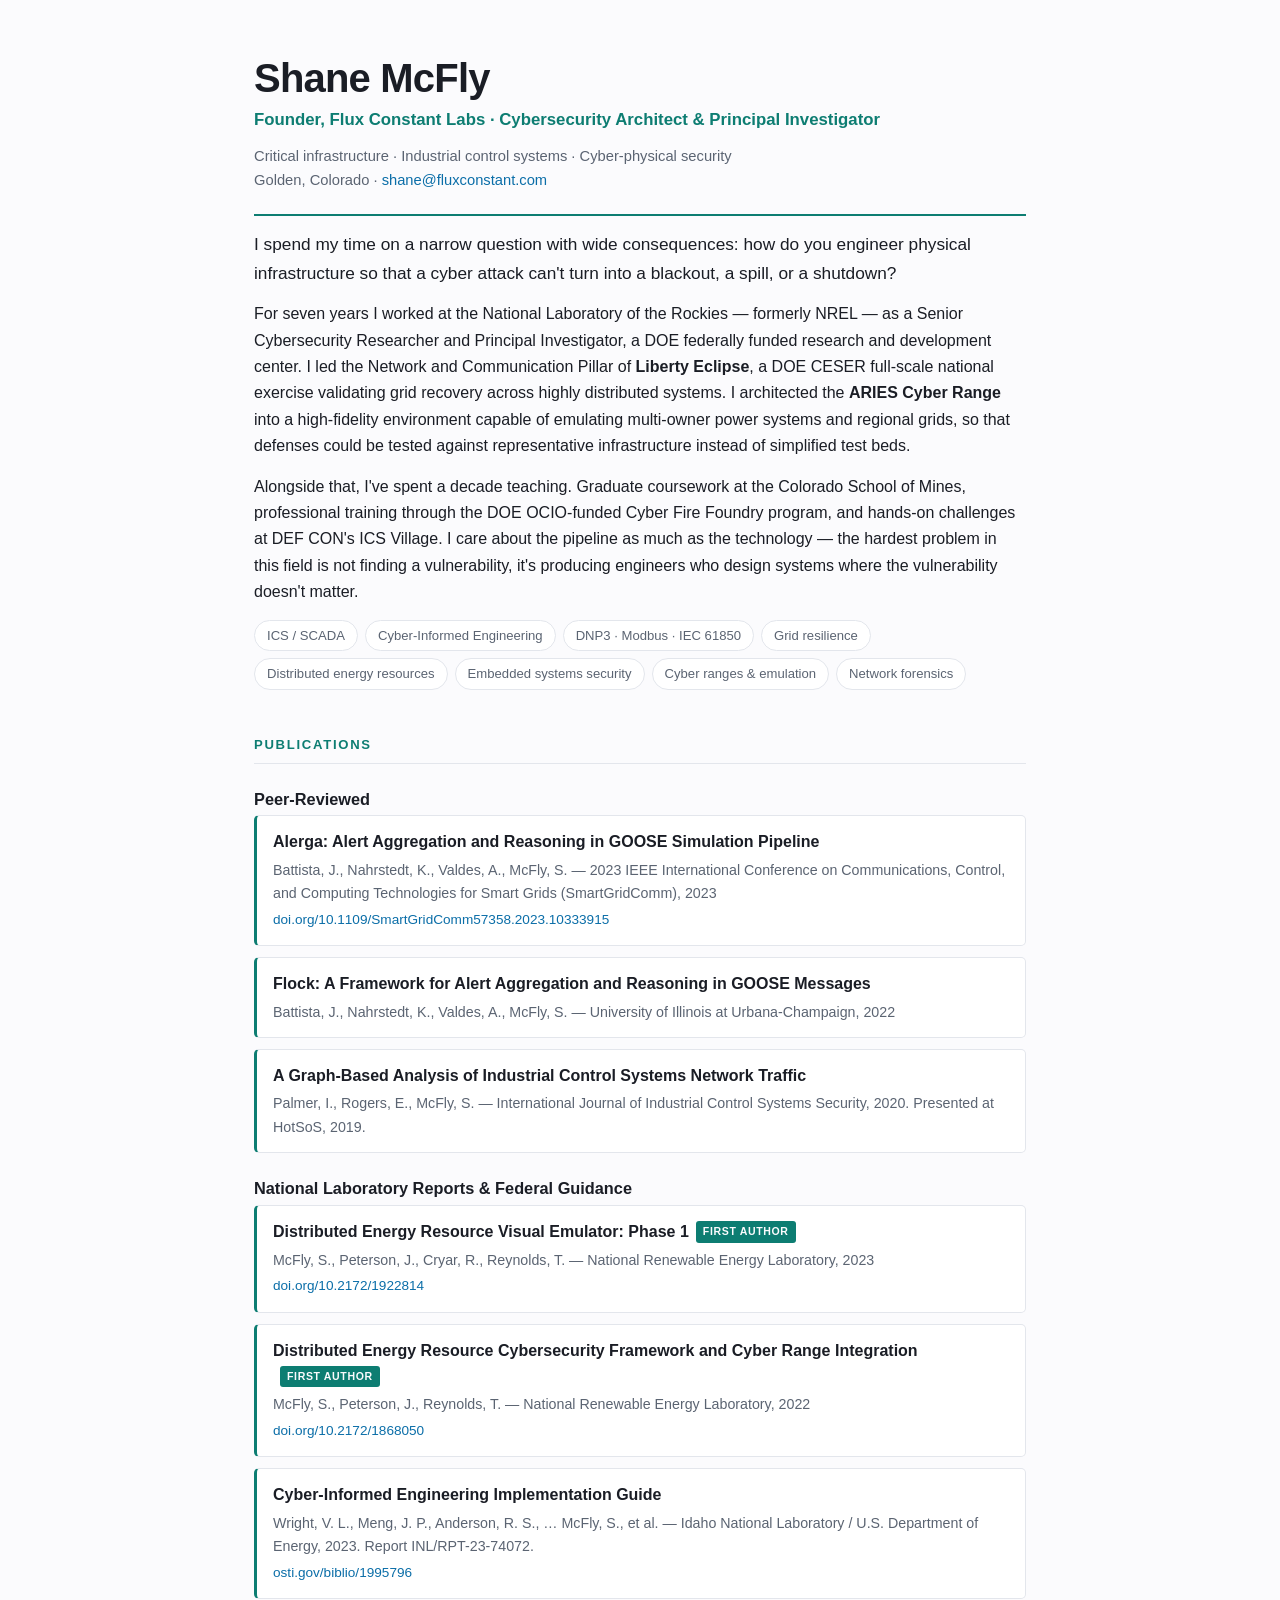
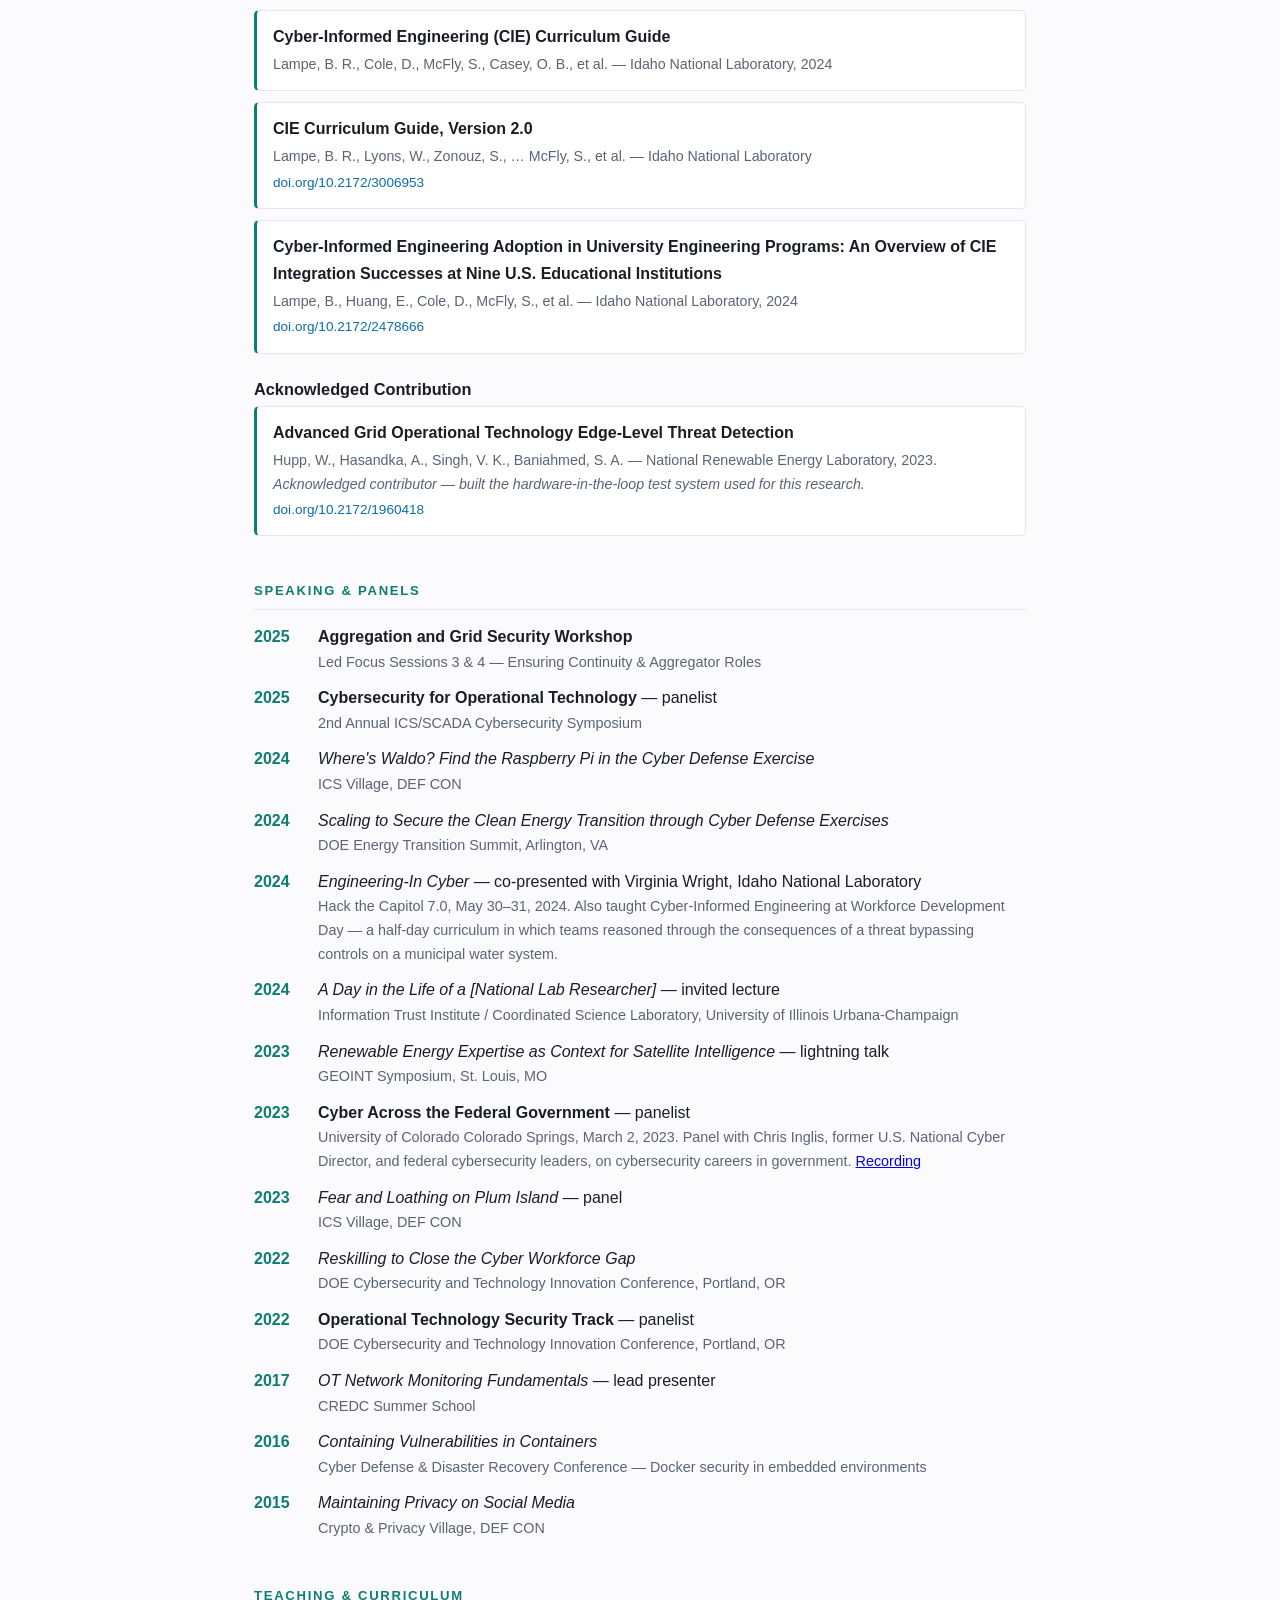
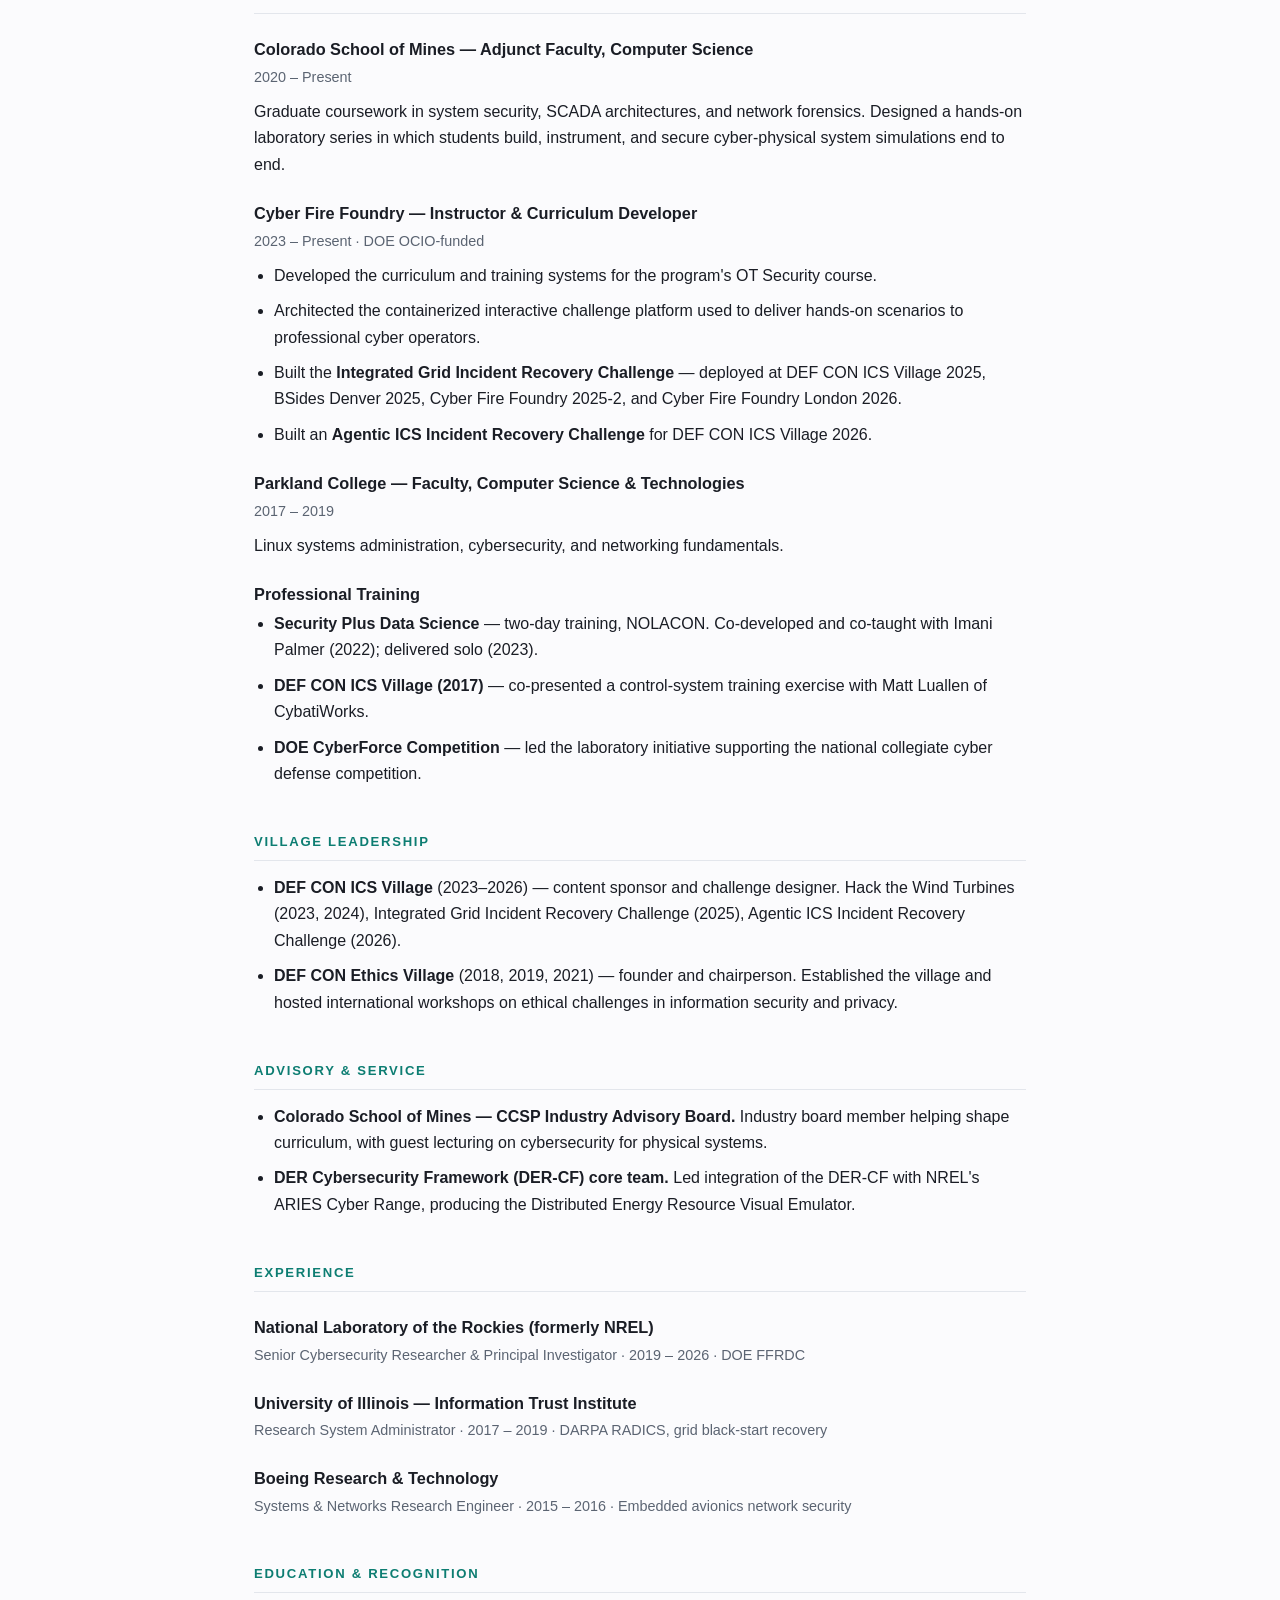
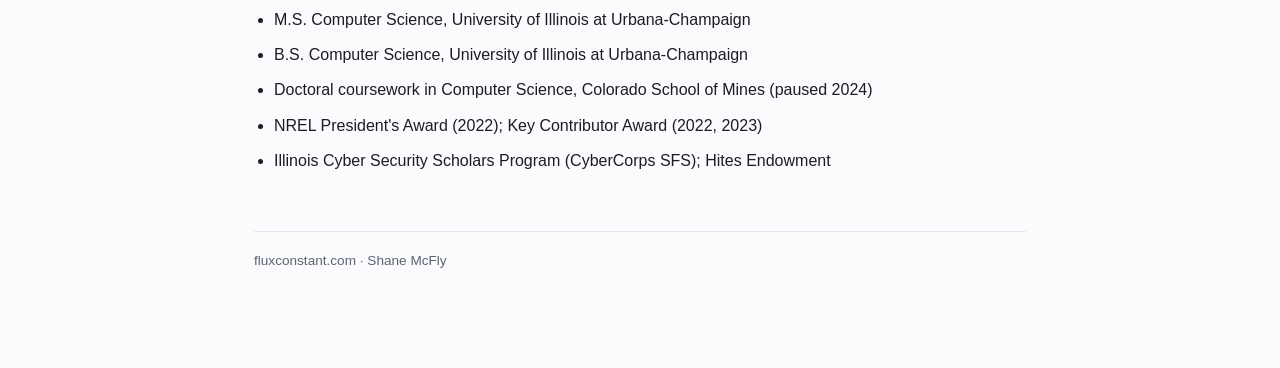
==== about.html @ c6d13d53 "Add founder title to About page role line" ====
<!DOCTYPE html>
<html lang="en">
<head>
<meta charset="utf-8">
<meta name="viewport" content="width=device-width, initial-scale=1">
<title>About — Shane McFly | fluxconstant</title>
<style>
:root{
  --bg:#0f1115; --panel:#161922; --ink:#e8eaf0; --muted:#9aa3b2;
  --accent:#4fd1c5; --rule:#252a36; --link:#7dd3fc;
}
@media (prefers-color-scheme: light){
  :root{ --bg:#fbfbfd; --panel:#fff; --ink:#1a1d25; --muted:#5b6472;
         --accent:#0d7d72; --rule:#e3e6ec; --link:#0b6ea8; }
}
*{box-sizing:border-box}
body{margin:0;background:var(--bg);color:var(--ink);
 font:16px/1.65 -apple-system,BlinkMacSystemFont,"Segoe UI",Inter,Roboto,Helvetica,Arial,sans-serif;}
.wrap{max-width:820px;margin:0 auto;padding:56px 24px 96px}
header{border-bottom:2px solid var(--accent);padding-bottom:22px;margin-bottom:14px}
h1{font-size:2.5rem;line-height:1.1;margin:0 0 6px;letter-spacing:-.02em}
.role{color:var(--accent);font-weight:600;font-size:1.05rem;margin:0 0 10px}
.meta{color:var(--muted);font-size:.92rem;margin:0}
.meta a{color:var(--link);text-decoration:none}
.meta a:hover{text-decoration:underline}
h2{font-size:.82rem;text-transform:uppercase;letter-spacing:.13em;color:var(--accent);
   margin:44px 0 14px;padding-bottom:7px;border-bottom:1px solid var(--rule)}
h3{font-size:1.02rem;margin:22px 0 3px}
.sub{color:var(--muted);font-size:.9rem;margin:0 0 9px}
p{margin:0 0 14px}
.lede{font-size:1.08rem}
ul{margin:0 0 14px;padding-left:20px}
li{margin-bottom:9px}
.pub{background:var(--panel);border:1px solid var(--rule);border-left:3px solid var(--accent);
     border-radius:5px;padding:13px 16px;margin-bottom:11px}
.pub .t{font-weight:600;display:block;margin-bottom:3px}
.pub .a{color:var(--muted);font-size:.89rem;display:block}
.pub a{color:var(--link);text-decoration:none;font-size:.85rem}
.pub a:hover{text-decoration:underline}
.first{display:inline-block;background:var(--accent);color:var(--bg);font-size:.66rem;
  font-weight:700;letter-spacing:.06em;padding:2px 7px;border-radius:3px;
  vertical-align:2px;margin-left:7px;text-transform:uppercase}
.yr{display:inline-block;min-width:52px;color:var(--accent);font-weight:600;font-variant-numeric:tabular-nums}
.talk{display:flex;gap:12px;margin-bottom:11px;align-items:baseline}
.talk .body{flex:1}
.talk em{color:var(--ink);font-style:italic}
.talk .v{color:var(--muted);font-size:.9rem;display:block}
.tags{display:flex;flex-wrap:wrap;gap:7px;margin:0 0 18px}
.tag{background:var(--panel);border:1px solid var(--rule);border-radius:20px;
     padding:4px 12px;font-size:.82rem;color:var(--muted)}
footer{margin-top:56px;padding-top:18px;border-top:1px solid var(--rule);
       color:var(--muted);font-size:.85rem}
</style>
</head>
<body>
<div class="wrap">

<header>
  <h1>Shane McFly</h1>
  <p class="role">Founder, Flux Constant Labs &middot; Cybersecurity Architect &amp; Principal Investigator</p>
  <p class="meta">Critical infrastructure &middot; Industrial control systems &middot; Cyber-physical security<br>
  Golden, Colorado &middot; <a href="mailto:shane@fluxconstant.com">shane@fluxconstant.com</a></p>
</header>

<p class="lede">I spend my time on a narrow question with wide consequences: how do you engineer physical infrastructure so that a cyber attack can't turn into a blackout, a spill, or a shutdown?</p>

<p>For seven years I worked at the National Laboratory of the Rockies — formerly NREL — as a Senior Cybersecurity Researcher and Principal Investigator, a DOE federally funded research and development center. I led the Network and Communication Pillar of <strong>Liberty Eclipse</strong>, a DOE CESER full-scale national exercise validating grid recovery across highly distributed systems. I architected the <strong>ARIES Cyber Range</strong> into a high-fidelity environment capable of emulating multi-owner power systems and regional grids, so that defenses could be tested against representative infrastructure instead of simplified test beds.</p>

<p>Alongside that, I've spent a decade teaching. Graduate coursework at the Colorado School of Mines, professional training through the DOE OCIO-funded Cyber Fire Foundry program, and hands-on challenges at DEF CON's ICS Village. I care about the pipeline as much as the technology — the hardest problem in this field is not finding a vulnerability, it's producing engineers who design systems where the vulnerability doesn't matter.</p>

<div class="tags">
  <span class="tag">ICS / SCADA</span><span class="tag">Cyber-Informed Engineering</span>
  <span class="tag">DNP3 &middot; Modbus &middot; IEC 61850</span><span class="tag">Grid resilience</span>
  <span class="tag">Distributed energy resources</span><span class="tag">Embedded systems security</span>
  <span class="tag">Cyber ranges &amp; emulation</span><span class="tag">Network forensics</span>
</div>

<h2>Publications</h2>

<h3>Peer-Reviewed</h3>
<div class="pub"><span class="t">Alerga: Alert Aggregation and Reasoning in GOOSE Simulation Pipeline</span>
<span class="a">Battista, J., Nahrstedt, K., Valdes, A., McFly, S. — 2023 IEEE International Conference on Communications, Control, and Computing Technologies for Smart Grids (SmartGridComm), 2023</span>
<a href="https://doi.org/10.1109/SmartGridComm57358.2023.10333915">doi.org/10.1109/SmartGridComm57358.2023.10333915</a></div>

<div class="pub"><span class="t">Flock: A Framework for Alert Aggregation and Reasoning in GOOSE Messages</span>
<span class="a">Battista, J., Nahrstedt, K., Valdes, A., McFly, S. — University of Illinois at Urbana-Champaign, 2022</span></div>

<div class="pub"><span class="t">A Graph-Based Analysis of Industrial Control Systems Network Traffic</span>
<span class="a">Palmer, I., Rogers, E., McFly, S. — International Journal of Industrial Control Systems Security, 2020. Presented at HotSoS, 2019.</span></div>

<h3>National Laboratory Reports &amp; Federal Guidance</h3>
<div class="pub"><span class="t">Distributed Energy Resource Visual Emulator: Phase 1<span class="first">First author</span></span>
<span class="a">McFly, S., Peterson, J., Cryar, R., Reynolds, T. — National Renewable Energy Laboratory, 2023</span>
<a href="https://doi.org/10.2172/1922814">doi.org/10.2172/1922814</a></div>

<div class="pub"><span class="t">Distributed Energy Resource Cybersecurity Framework and Cyber Range Integration<span class="first">First author</span></span>
<span class="a">McFly, S., Peterson, J., Reynolds, T. — National Renewable Energy Laboratory, 2022</span>
<a href="https://doi.org/10.2172/1868050">doi.org/10.2172/1868050</a></div>

<div class="pub"><span class="t">Cyber-Informed Engineering Implementation Guide</span>
<span class="a">Wright, V. L., Meng, J. P., Anderson, R. S., … McFly, S., et al. — Idaho National Laboratory / U.S. Department of Energy, 2023. Report INL/RPT-23-74072.</span>
<a href="https://www.osti.gov/biblio/1995796">osti.gov/biblio/1995796</a></div>

<div class="pub"><span class="t">Cyber-Informed Engineering (CIE) Curriculum Guide</span>
<span class="a">Lampe, B. R., Cole, D., McFly, S., Casey, O. B., et al. — Idaho National Laboratory, 2024</span></div>

<div class="pub"><span class="t">CIE Curriculum Guide, Version 2.0</span>
<span class="a">Lampe, B. R., Lyons, W., Zonouz, S., … McFly, S., et al. — Idaho National Laboratory</span>
<a href="https://doi.org/10.2172/3006953">doi.org/10.2172/3006953</a></div>

<div class="pub"><span class="t">Cyber-Informed Engineering Adoption in University Engineering Programs: An Overview of CIE Integration Successes at Nine U.S. Educational Institutions</span>
<span class="a">Lampe, B., Huang, E., Cole, D., McFly, S., et al. — Idaho National Laboratory, 2024</span>
<a href="https://doi.org/10.2172/2478666">doi.org/10.2172/2478666</a></div>

<h3>Acknowledged Contribution</h3>
<div class="pub"><span class="t">Advanced Grid Operational Technology Edge-Level Threat Detection</span>
<span class="a">Hupp, W., Hasandka, A., Singh, V. K., Baniahmed, S. A. — National Renewable Energy Laboratory, 2023. <em>Acknowledged contributor — built the hardware-in-the-loop test system used for this research.</em></span>
<a href="https://doi.org/10.2172/1960418">doi.org/10.2172/1960418</a></div>

<h2>Speaking &amp; Panels</h2>

<div class="talk"><span class="yr">2025</span><div class="body">
  <strong>Aggregation and Grid Security Workshop</strong>
  <span class="v">Led Focus Sessions 3 &amp; 4 — Ensuring Continuity &amp; Aggregator Roles</span></div></div>

<div class="talk"><span class="yr">2025</span><div class="body">
  <strong>Cybersecurity for Operational Technology</strong> — panelist
  <span class="v">2nd Annual ICS/SCADA Cybersecurity Symposium</span></div></div>

<div class="talk"><span class="yr">2024</span><div class="body">
  <em>Where's Waldo? Find the Raspberry Pi in the Cyber Defense Exercise</em>
  <span class="v">ICS Village, DEF CON</span></div></div>

<div class="talk"><span class="yr">2024</span><div class="body">
  <em>Scaling to Secure the Clean Energy Transition through Cyber Defense Exercises</em>
  <span class="v">DOE Energy Transition Summit, Arlington, VA</span></div></div>

<div class="talk"><span class="yr">2024</span><div class="body">
  <em>Engineering-In Cyber</em> — co-presented with Virginia Wright, Idaho National Laboratory
  <span class="v">Hack the Capitol 7.0, May 30–31, 2024. Also taught Cyber-Informed Engineering at Workforce Development Day — a half-day curriculum in which teams reasoned through the consequences of a threat bypassing controls on a municipal water system.</span></div></div>

<div class="talk"><span class="yr">2024</span><div class="body">
  <em>A Day in the Life of a [National Lab Researcher]</em> — invited lecture
  <span class="v">Information Trust Institute / Coordinated Science Laboratory, University of Illinois Urbana-Champaign</span></div></div>

<div class="talk"><span class="yr">2023</span><div class="body">
  <em>Renewable Energy Expertise as Context for Satellite Intelligence</em> — lightning talk
  <span class="v">GEOINT Symposium, St. Louis, MO</span></div></div>

<div class="talk"><span class="yr">2023</span><div class="body">
  <strong>Cyber Across the Federal Government</strong> — panelist
  <span class="v">University of Colorado Colorado Springs, March 2, 2023. Panel with Chris Inglis, former U.S. National Cyber Director, and federal cybersecurity leaders, on cybersecurity careers in government. <a href="https://uccs1.hosted.panopto.com/Panopto/Pages/Viewer.aspx?id=977739c0-dce0-4121-bb9e-afbd016aaf9b">Recording</a></span></div></div>

<div class="talk"><span class="yr">2023</span><div class="body">
  <em>Fear and Loathing on Plum Island</em> — panel
  <span class="v">ICS Village, DEF CON</span></div></div>

<div class="talk"><span class="yr">2022</span><div class="body">
  <em>Reskilling to Close the Cyber Workforce Gap</em>
  <span class="v">DOE Cybersecurity and Technology Innovation Conference, Portland, OR</span></div></div>

<div class="talk"><span class="yr">2022</span><div class="body">
  <strong>Operational Technology Security Track</strong> — panelist
  <span class="v">DOE Cybersecurity and Technology Innovation Conference, Portland, OR</span></div></div>

<div class="talk"><span class="yr">2017</span><div class="body">
  <em>OT Network Monitoring Fundamentals</em> — lead presenter
  <span class="v">CREDC Summer School</span></div></div>

<div class="talk"><span class="yr">2016</span><div class="body">
  <em>Containing Vulnerabilities in Containers</em>
  <span class="v">Cyber Defense &amp; Disaster Recovery Conference — Docker security in embedded environments</span></div></div>

<div class="talk"><span class="yr">2015</span><div class="body">
  <em>Maintaining Privacy on Social Media</em>
  <span class="v">Crypto &amp; Privacy Village, DEF CON</span></div></div>

<h2>Teaching &amp; Curriculum</h2>

<h3>Colorado School of Mines — Adjunct Faculty, Computer Science</h3>
<p class="sub">2020 – Present</p>
<p>Graduate coursework in system security, SCADA architectures, and network forensics. Designed a hands-on laboratory series in which students build, instrument, and secure cyber-physical system simulations end to end.</p>

<h3>Cyber Fire Foundry — Instructor &amp; Curriculum Developer</h3>
<p class="sub">2023 – Present &middot; DOE OCIO-funded</p>
<ul>
  <li>Developed the curriculum and training systems for the program's OT Security course.</li>
  <li>Architected the containerized interactive challenge platform used to deliver hands-on scenarios to professional cyber operators.</li>
  <li>Built the <strong>Integrated Grid Incident Recovery Challenge</strong> — deployed at DEF CON ICS Village 2025, BSides Denver 2025, Cyber Fire Foundry 2025-2, and Cyber Fire Foundry London 2026.</li>
  <li>Built an <strong>Agentic ICS Incident Recovery Challenge</strong> for DEF CON ICS Village 2026.</li>
</ul>

<h3>Parkland College — Faculty, Computer Science &amp; Technologies</h3>
<p class="sub">2017 – 2019</p>
<p>Linux systems administration, cybersecurity, and networking fundamentals.</p>

<h3>Professional Training</h3>
<ul>
  <li><strong>Security Plus Data Science</strong> — two-day training, NOLACON. Co-developed and co-taught with Imani Palmer (2022); delivered solo (2023).</li>
  <li><strong>DEF CON ICS Village (2017)</strong> — co-presented a control-system training exercise with Matt Luallen of CybatiWorks.</li>
  <li><strong>DOE CyberForce Competition</strong> — led the laboratory initiative supporting the national collegiate cyber defense competition.</li>
</ul>

<h2>Village Leadership</h2>
<ul>
  <li><strong>DEF CON ICS Village</strong> (2023–2026) — content sponsor and challenge designer. Hack the Wind Turbines (2023, 2024), Integrated Grid Incident Recovery Challenge (2025), Agentic ICS Incident Recovery Challenge (2026).</li>
  <li><strong>DEF CON Ethics Village</strong> (2018, 2019, 2021) — founder and chairperson. Established the village and hosted international workshops on ethical challenges in information security and privacy.</li>
</ul>

<h2>Advisory &amp; Service</h2>
<ul>
  <li><strong>Colorado School of Mines — CCSP Industry Advisory Board.</strong> Industry board member helping shape curriculum, with guest lecturing on cybersecurity for physical systems.</li>
  <li><strong>DER Cybersecurity Framework (DER-CF) core team.</strong> Led integration of the DER-CF with NREL's ARIES Cyber Range, producing the Distributed Energy Resource Visual Emulator.</li>
</ul>

<h2>Experience</h2>
<h3>National Laboratory of the Rockies (formerly NREL)</h3>
<p class="sub">Senior Cybersecurity Researcher &amp; Principal Investigator &middot; 2019 – 2026 &middot; DOE FFRDC</p>
<h3>University of Illinois — Information Trust Institute</h3>
<p class="sub">Research System Administrator &middot; 2017 – 2019 &middot; DARPA RADICS, grid black-start recovery</p>
<h3>Boeing Research &amp; Technology</h3>
<p class="sub">Systems &amp; Networks Research Engineer &middot; 2015 – 2016 &middot; Embedded avionics network security</p>

<h2>Education &amp; Recognition</h2>
<ul>
  <li>M.S. Computer Science, University of Illinois at Urbana-Champaign</li>
  <li>B.S. Computer Science, University of Illinois at Urbana-Champaign</li>
  <li>Doctoral coursework in Computer Science, Colorado School of Mines (paused 2024)</li>
  <li>NREL President's Award (2022); Key Contributor Award (2022, 2023)</li>
  <li>Illinois Cyber Security Scholars Program (CyberCorps SFS); Hites Endowment</li>
</ul>

<footer>fluxconstant.com &middot; Shane McFly</footer>
</div>
</body>
</html>
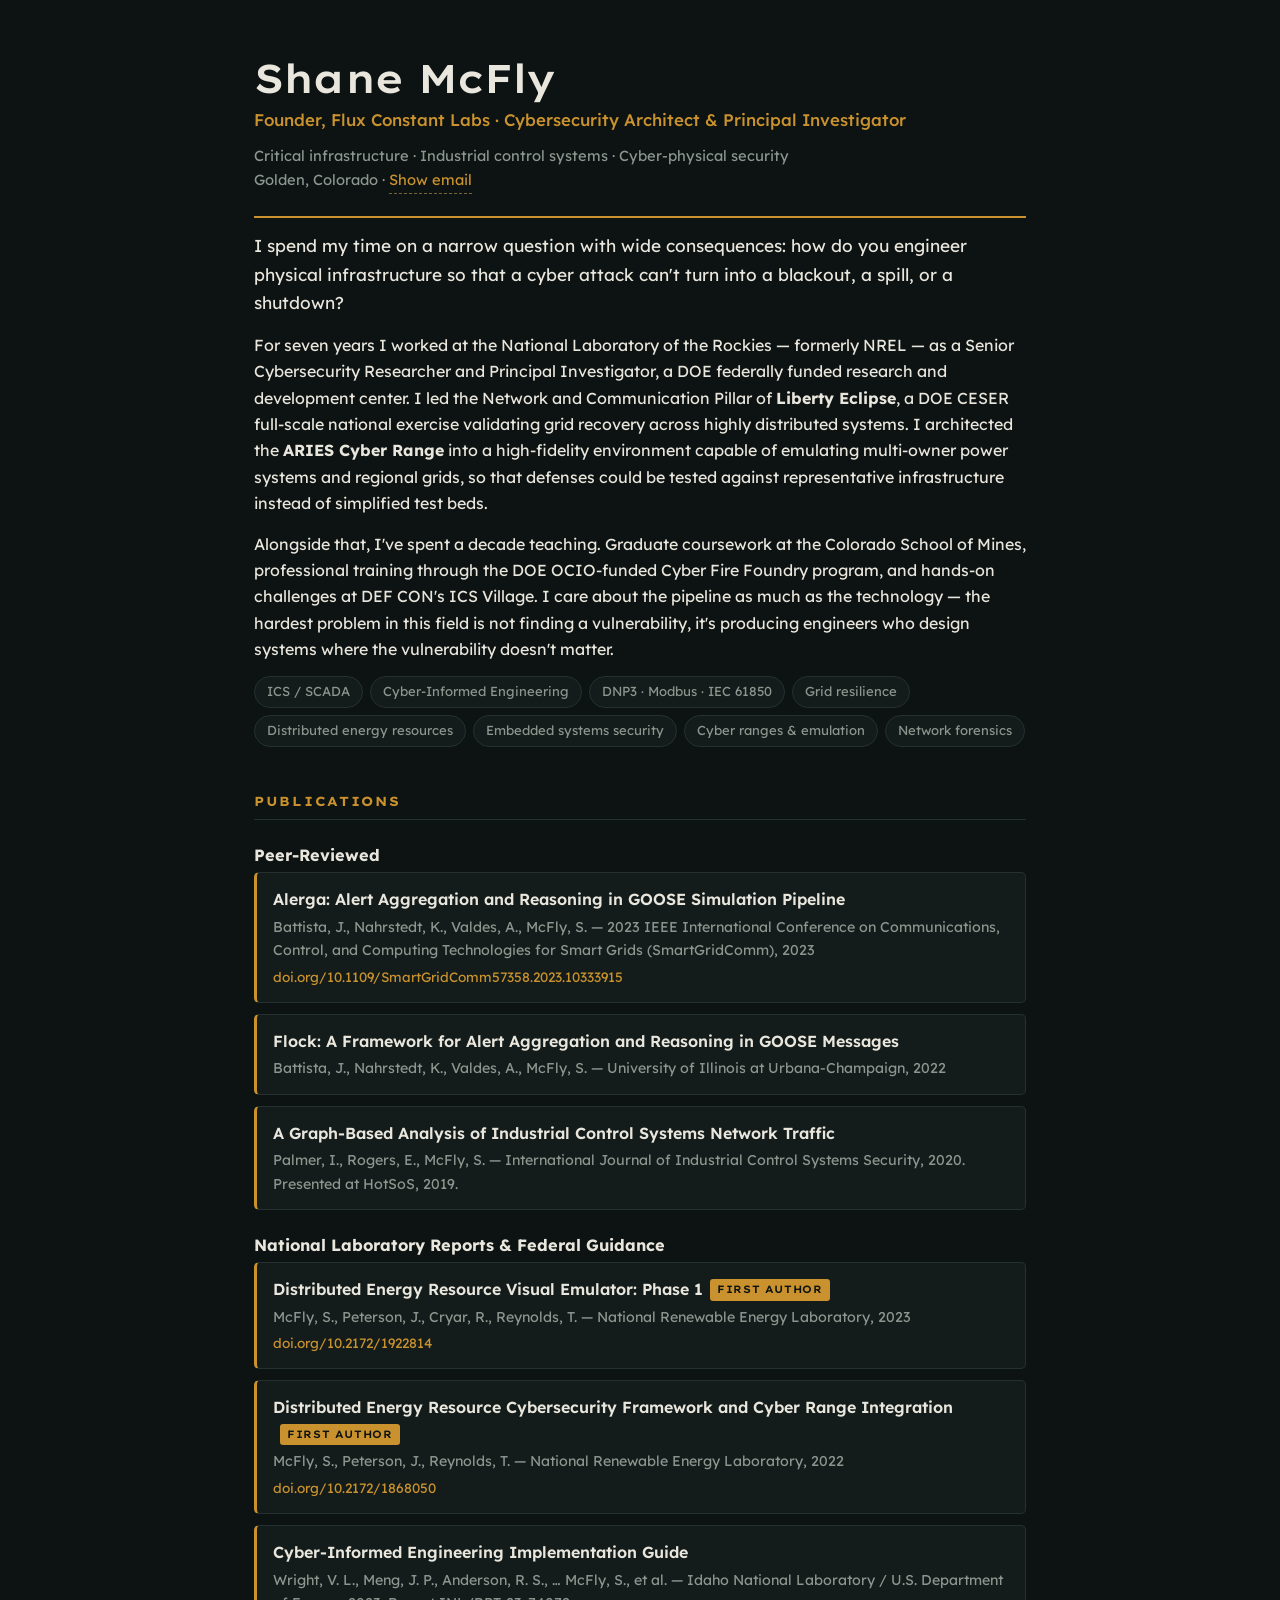
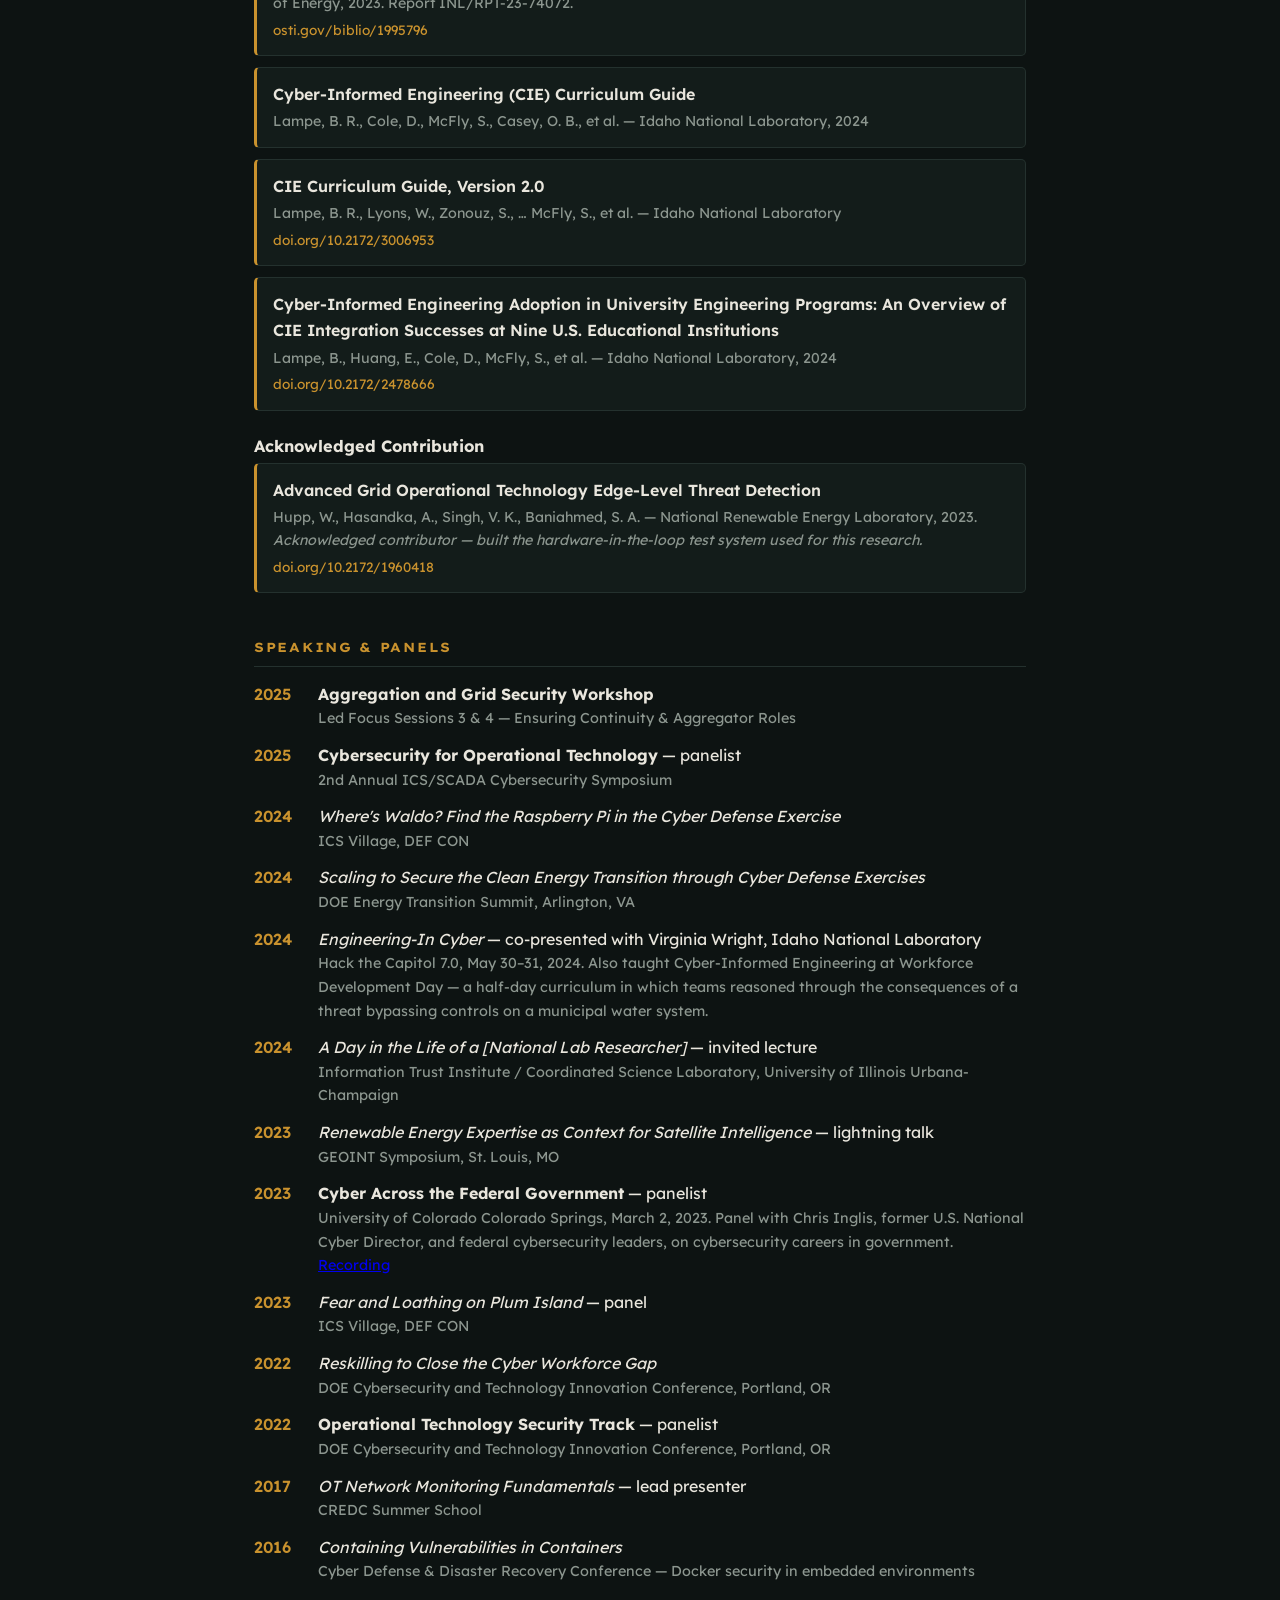
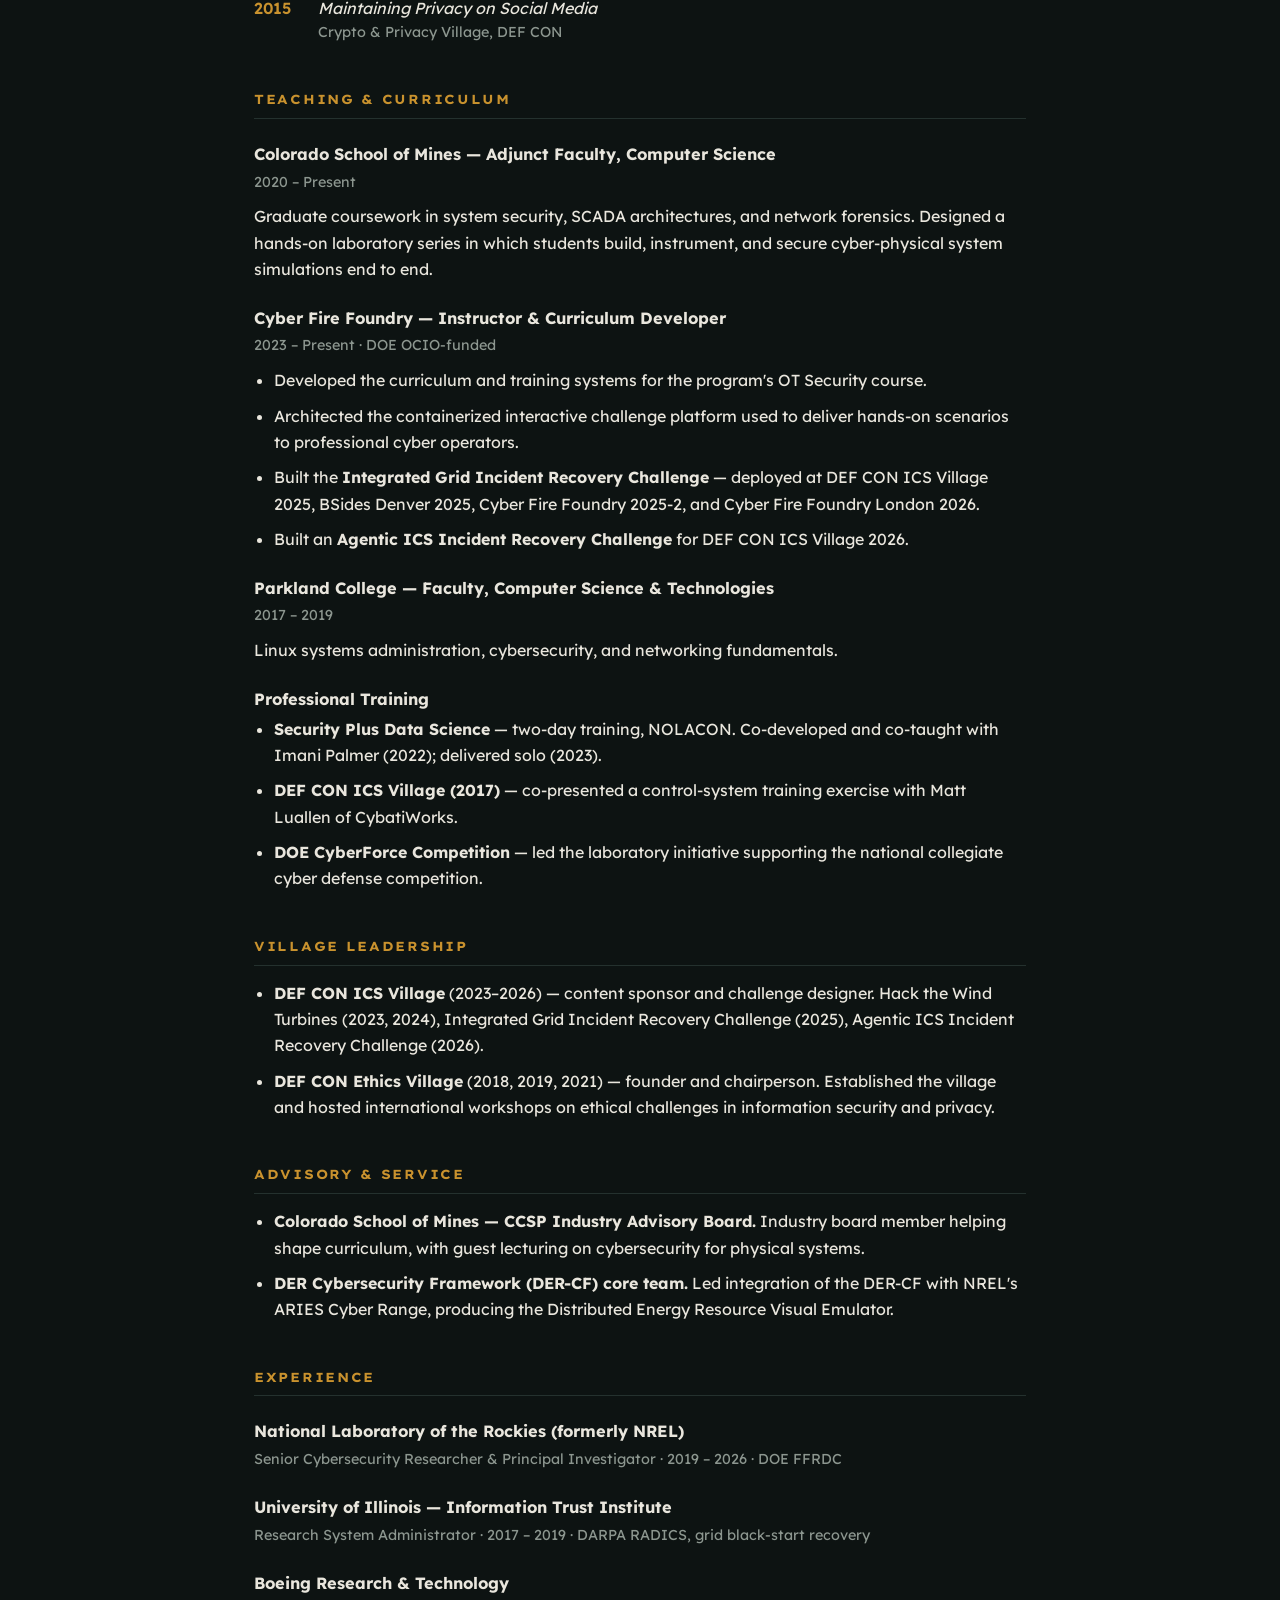
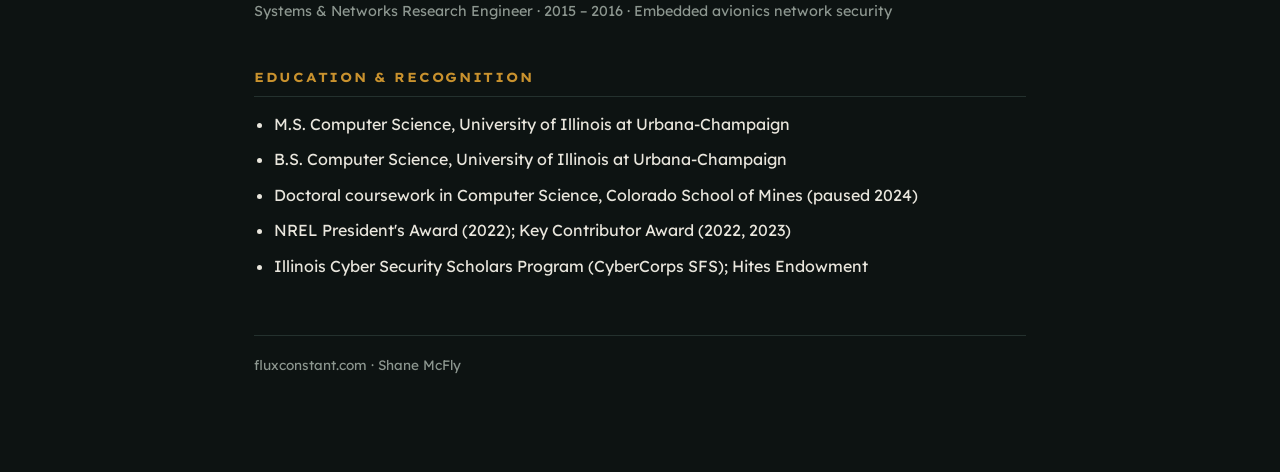
==== commit 54c25aa0: "Match About page to homepage color/font scheme, add click-to-reveal email" ====
--- a/about.html
+++ b/about.html
@@ -4,26 +4,30 @@
 <meta charset="utf-8">
 <meta name="viewport" content="width=device-width, initial-scale=1">
 <title>About — Shane McFly | fluxconstant</title>
+<link rel="preconnect" href="https://fonts.googleapis.com">
+<link rel="preconnect" href="https://fonts.gstatic.com" crossorigin>
+<link href="https://fonts.googleapis.com/css2?family=Lexend+Deca:wght@400;500&family=Lexend+Exa:wght@400;500;600&display=swap" rel="stylesheet">
 <style>
 :root{
-  --bg:#0f1115; --panel:#161922; --ink:#e8eaf0; --muted:#9aa3b2;
-  --accent:#4fd1c5; --rule:#252a36; --link:#7dd3fc;
-}
-@media (prefers-color-scheme: light){
-  :root{ --bg:#fbfbfd; --panel:#fff; --ink:#1a1d25; --muted:#5b6472;
-         --accent:#0d7d72; --rule:#e3e6ec; --link:#0b6ea8; }
+  --bg:#0d1312; --panel:#131c1a; --ink:#e9e6dd; --muted:#8c968f;
+  --accent:#c9922e; --accent-dim:#7a6335; --rule:#24312e; --link:#c9922e;
 }
 *{box-sizing:border-box}
 body{margin:0;background:var(--bg);color:var(--ink);
- font:16px/1.65 -apple-system,BlinkMacSystemFont,"Segoe UI",Inter,Roboto,Helvetica,Arial,sans-serif;}
+ font:16px/1.65 'Lexend Deca',-apple-system,BlinkMacSystemFont,"Segoe UI",Roboto,Helvetica,Arial,sans-serif;}
 .wrap{max-width:820px;margin:0 auto;padding:56px 24px 96px}
 header{border-bottom:2px solid var(--accent);padding-bottom:22px;margin-bottom:14px}
-h1{font-size:2.5rem;line-height:1.1;margin:0 0 6px;letter-spacing:-.02em}
-.role{color:var(--accent);font-weight:600;font-size:1.05rem;margin:0 0 10px}
+h1{font-family:'Lexend Exa',sans-serif;font-weight:600;font-size:2.5rem;line-height:1.1;margin:0 0 6px;letter-spacing:-.02em}
+.role{color:var(--accent);font-weight:500;font-size:1.05rem;margin:0 0 10px}
 .meta{color:var(--muted);font-size:.92rem;margin:0}
 .meta a{color:var(--link);text-decoration:none}
 .meta a:hover{text-decoration:underline}
-h2{font-size:.82rem;text-transform:uppercase;letter-spacing:.13em;color:var(--accent);
+.email-reveal{background:none;border:none;padding:0 0 1px;margin:0;font:inherit;color:var(--link);
+  border-bottom:1px dashed var(--accent-dim);cursor:pointer}
+.email-reveal:hover{border-bottom-color:var(--accent)}
+.email-revealed{color:var(--link);text-decoration:none;border-bottom:1px solid var(--accent-dim);padding-bottom:1px}
+.email-revealed:hover{border-bottom-color:var(--accent)}
+h2{font-family:'Lexend Exa',sans-serif;font-size:.82rem;text-transform:uppercase;letter-spacing:.13em;color:var(--accent);
    margin:44px 0 14px;padding-bottom:7px;border-bottom:1px solid var(--rule)}
 h3{font-size:1.02rem;margin:22px 0 3px}
 .sub{color:var(--muted);font-size:.9rem;margin:0 0 9px}
@@ -37,8 +41,8 @@
 .pub .a{color:var(--muted);font-size:.89rem;display:block}
 .pub a{color:var(--link);text-decoration:none;font-size:.85rem}
 .pub a:hover{text-decoration:underline}
-.first{display:inline-block;background:var(--accent);color:var(--bg);font-size:.66rem;
-  font-weight:700;letter-spacing:.06em;padding:2px 7px;border-radius:3px;
+.first{display:inline-block;background:var(--accent);color:var(--bg);font-family:'Lexend Exa',sans-serif;font-size:.66rem;
+  font-weight:600;letter-spacing:.06em;padding:2px 7px;border-radius:3px;
   vertical-align:2px;margin-left:7px;text-transform:uppercase}
 .yr{display:inline-block;min-width:52px;color:var(--accent);font-weight:600;font-variant-numeric:tabular-nums}
 .talk{display:flex;gap:12px;margin-bottom:11px;align-items:baseline}
@@ -59,7 +63,7 @@
   <h1>Shane McFly</h1>
   <p class="role">Founder, Flux Constant Labs &middot; Cybersecurity Architect &amp; Principal Investigator</p>
   <p class="meta">Critical infrastructure &middot; Industrial control systems &middot; Cyber-physical security<br>
-  Golden, Colorado &middot; <a href="mailto:shane@fluxconstant.com">shane@fluxconstant.com</a></p>
+  Golden, Colorado &middot; <button class="email-reveal" id="email-reveal" onclick="revealEmail()">Show email</button></p>
 </header>
 
 <p class="lede">I spend my time on a narrow question with wide consequences: how do you engineer physical infrastructure so that a cyber attack can't turn into a blackout, a spill, or a shutdown?</p>
@@ -232,5 +236,17 @@
 
 <footer>fluxconstant.com &middot; Shane McFly</footer>
 </div>
+<script>
+function revealEmail() {
+  var user = 'shane';
+  var domain = ['fluxconstant', 'com'];
+  var address = user + '@' + domain.join('.');
+  var link = document.createElement('a');
+  link.className = 'email-revealed';
+  link.href = 'mailto:' + address;
+  link.textContent = address;
+  document.getElementById('email-reveal').replaceWith(link);
+}
+</script>
 </body>
 </html>
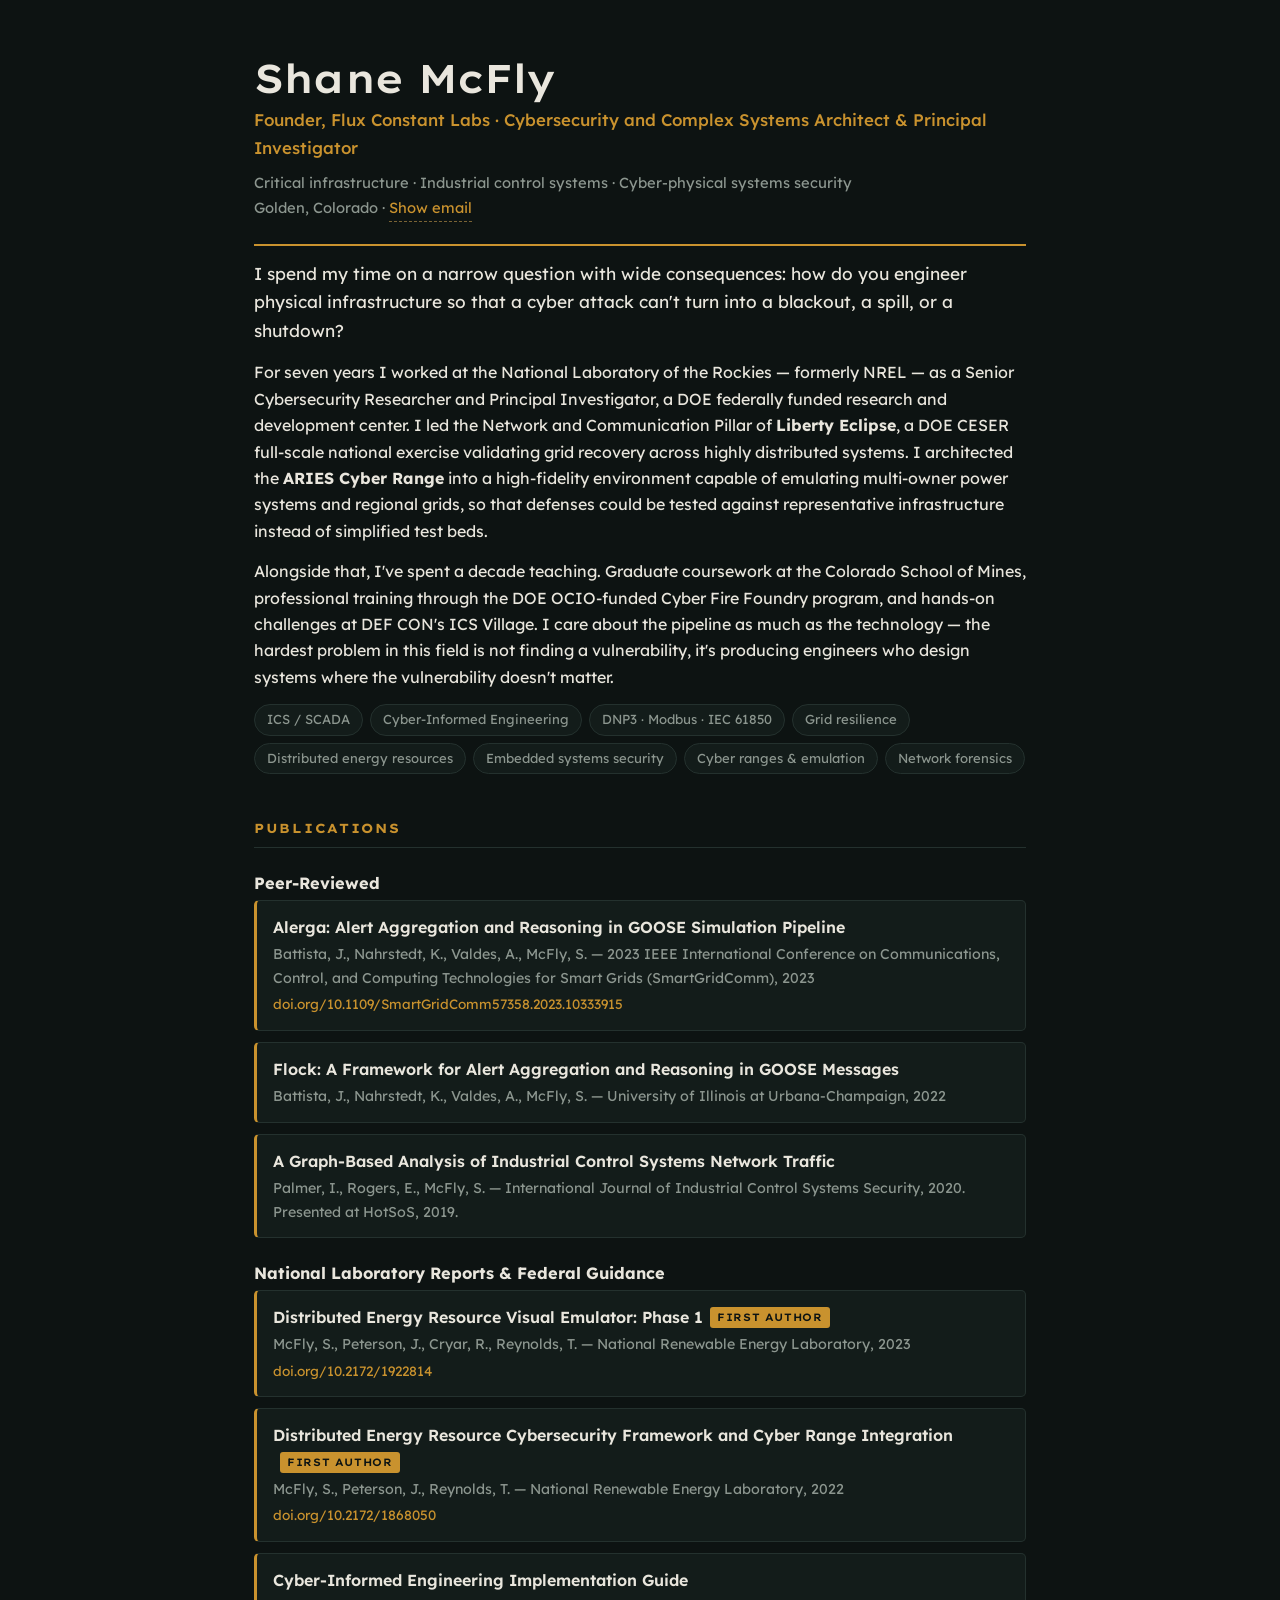
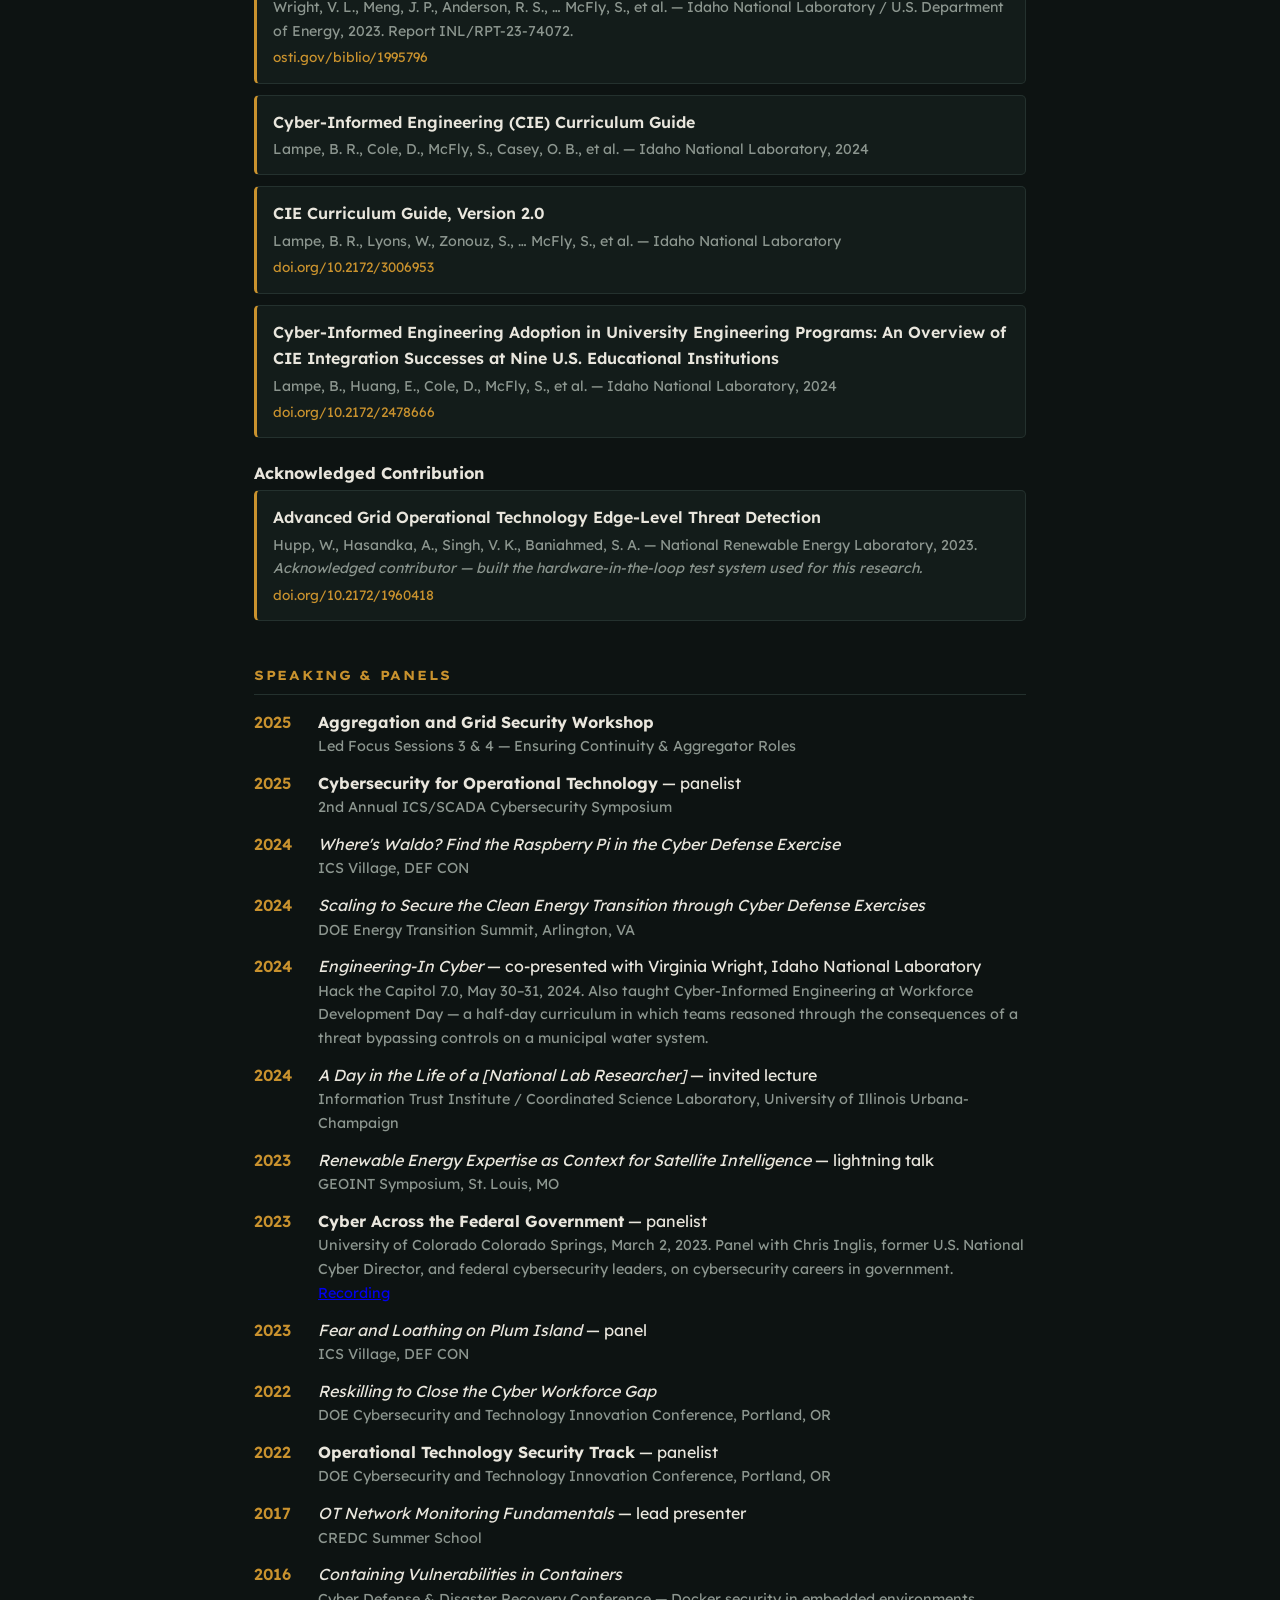
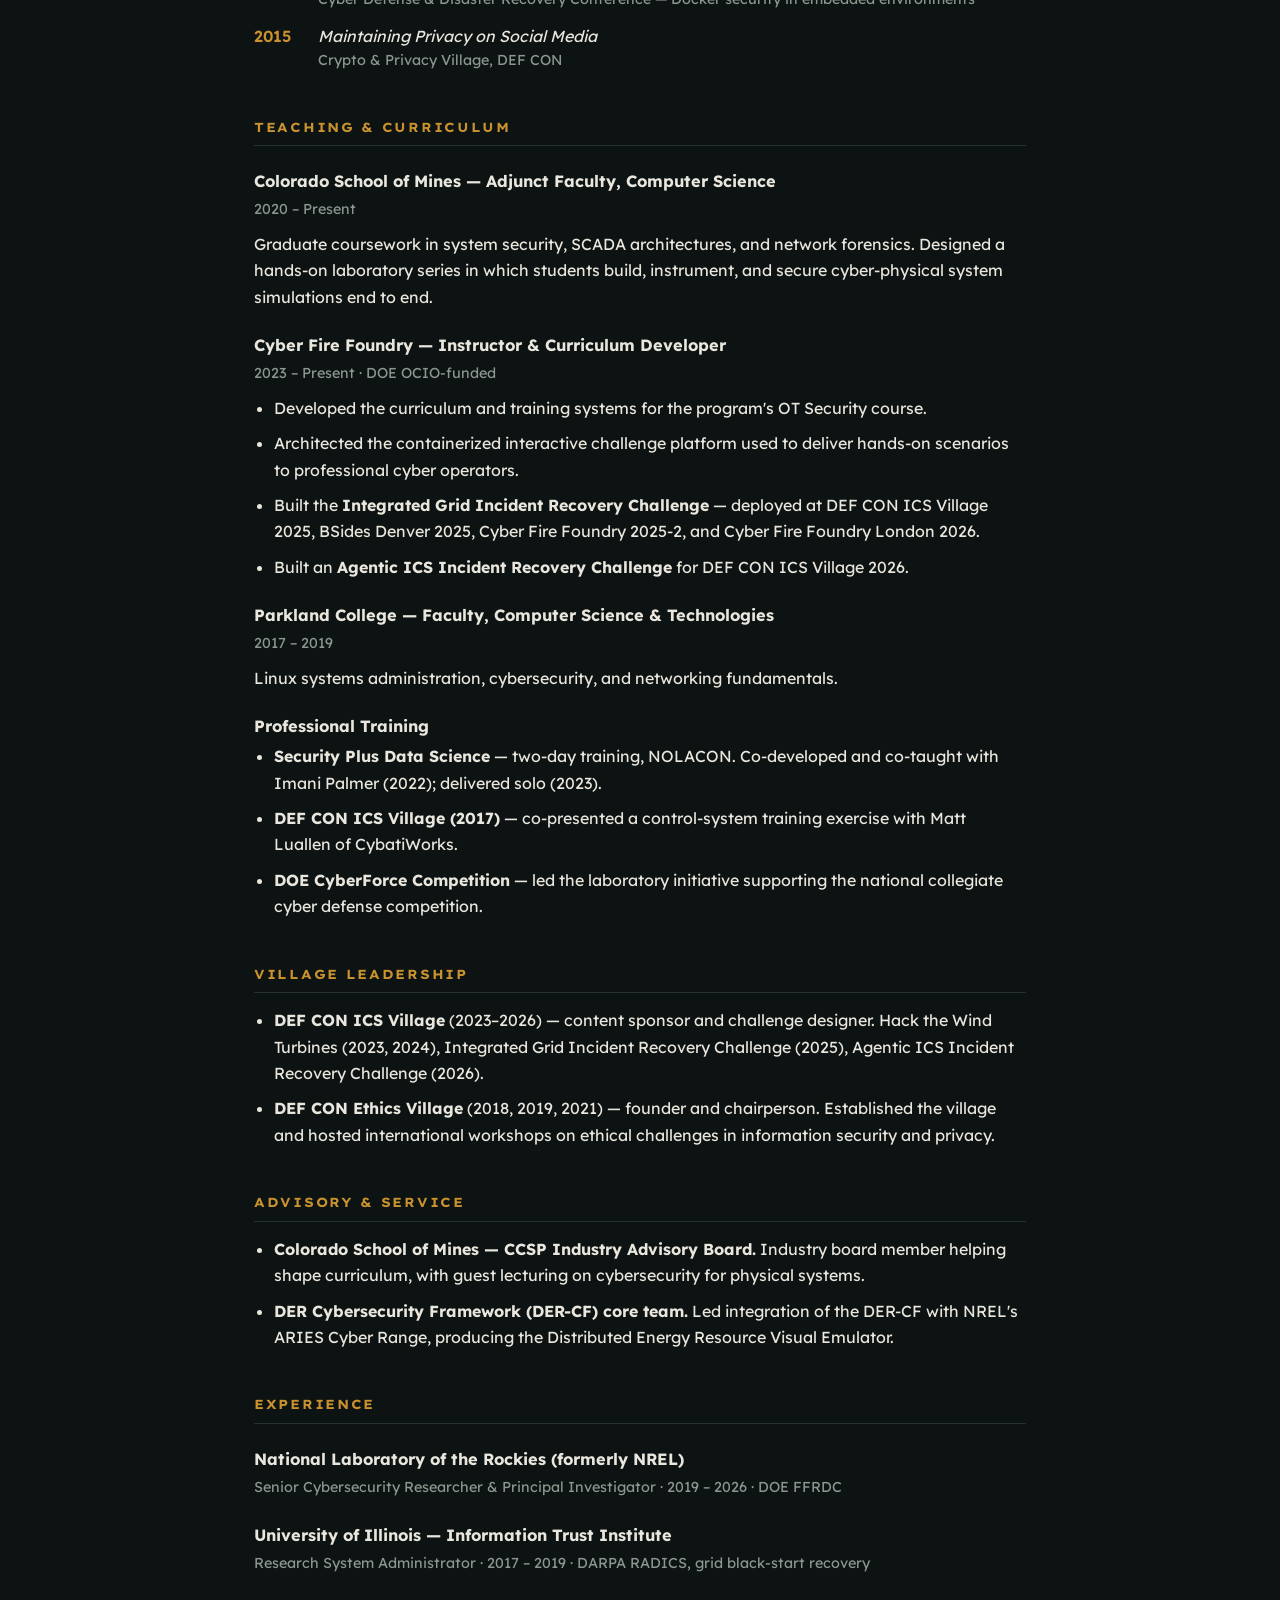
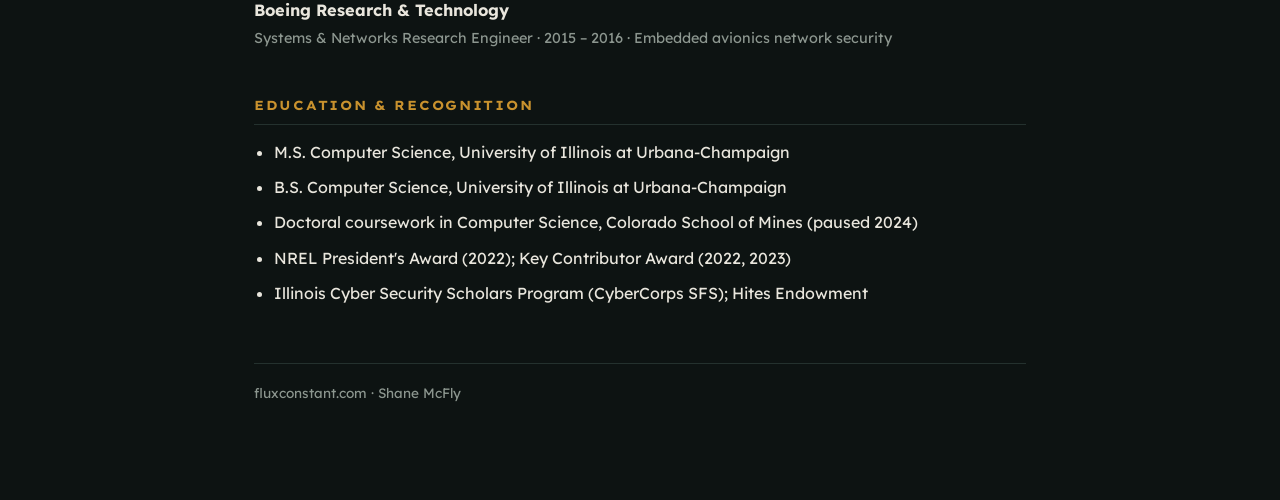
==== commit adacfc2d: "Update role and meta descriptions in about.html" ====
--- a/about.html
+++ b/about.html
@@ -61,8 +61,8 @@
 
 <header>
   <h1>Shane McFly</h1>
-  <p class="role">Founder, Flux Constant Labs &middot; Cybersecurity Architect &amp; Principal Investigator</p>
-  <p class="meta">Critical infrastructure &middot; Industrial control systems &middot; Cyber-physical security<br>
+  <p class="role">Founder, Flux Constant Labs &middot; Cybersecurity and Complex Systems Architect &amp; Principal Investigator</p>
+  <p class="meta">Critical infrastructure &middot; Industrial control systems &middot; Cyber-physical systems security<br>
   Golden, Colorado &middot; <button class="email-reveal" id="email-reveal" onclick="revealEmail()">Show email</button></p>
 </header>
 
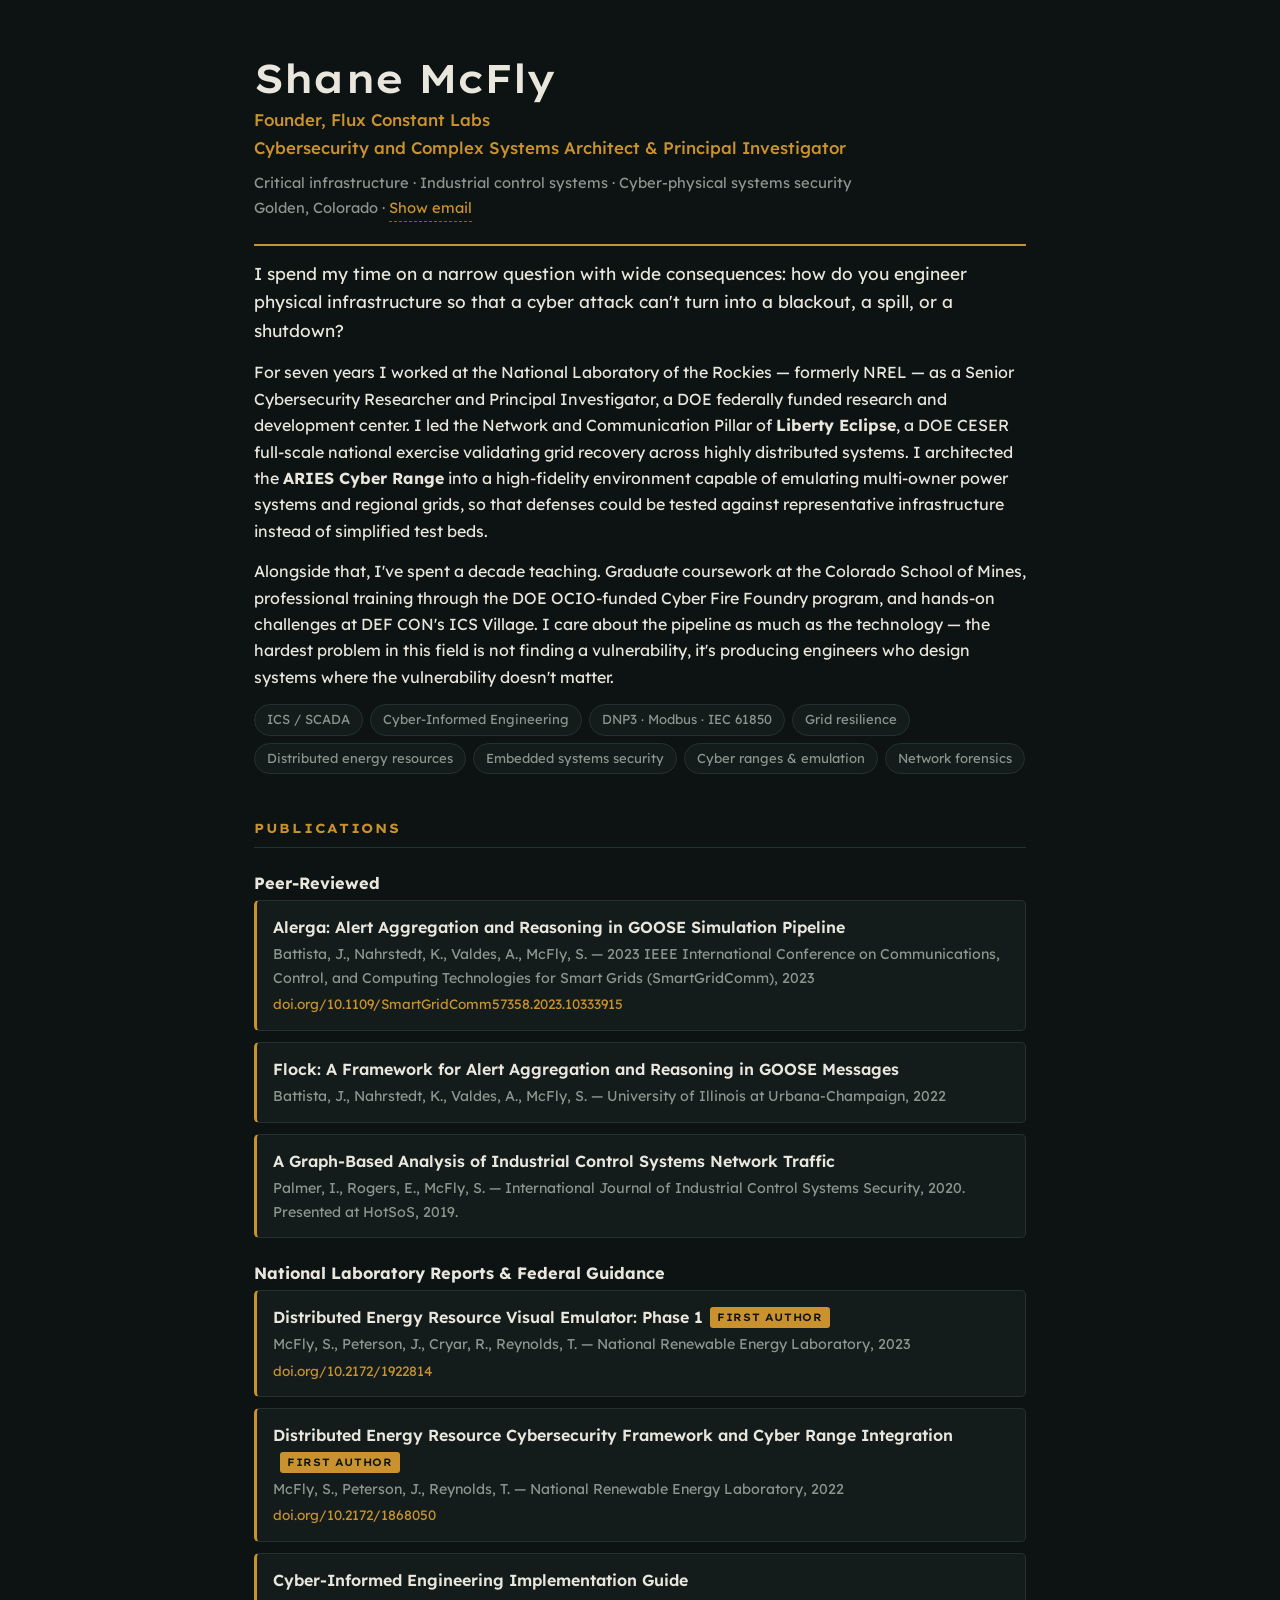
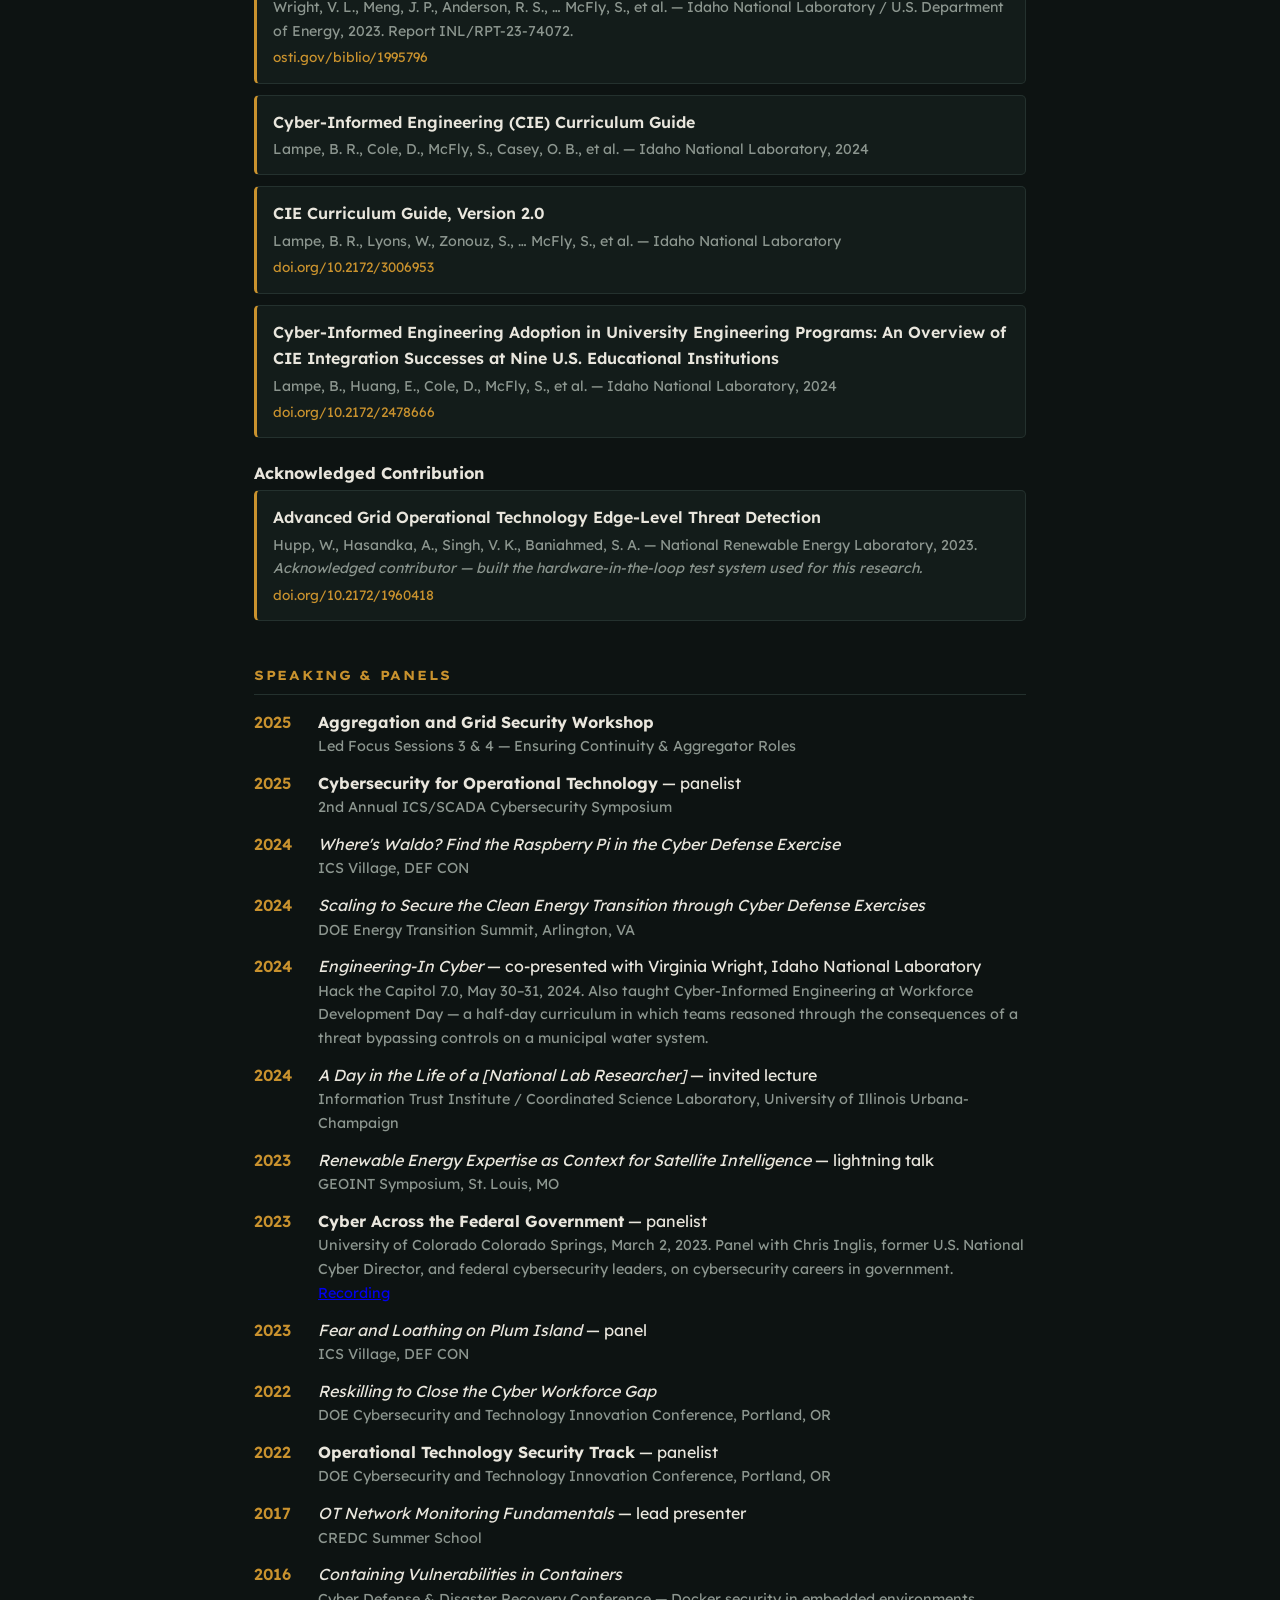
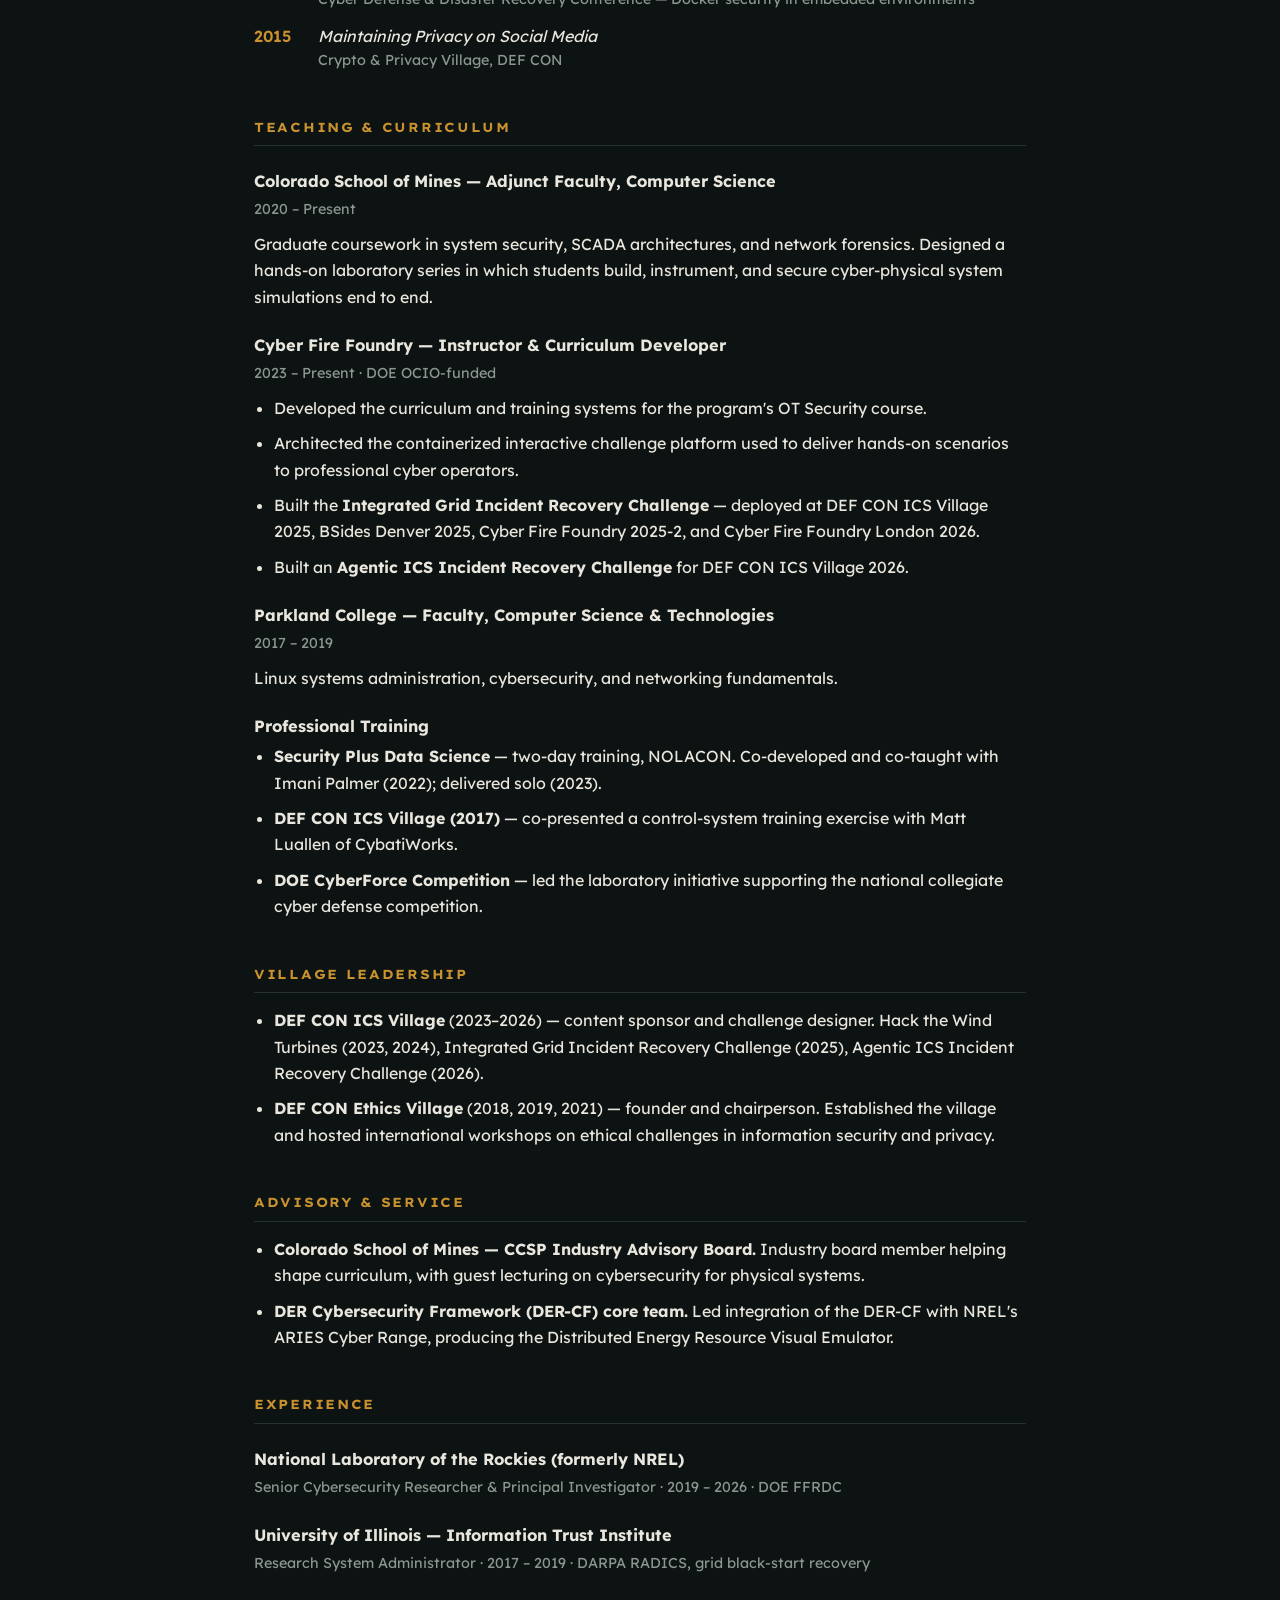
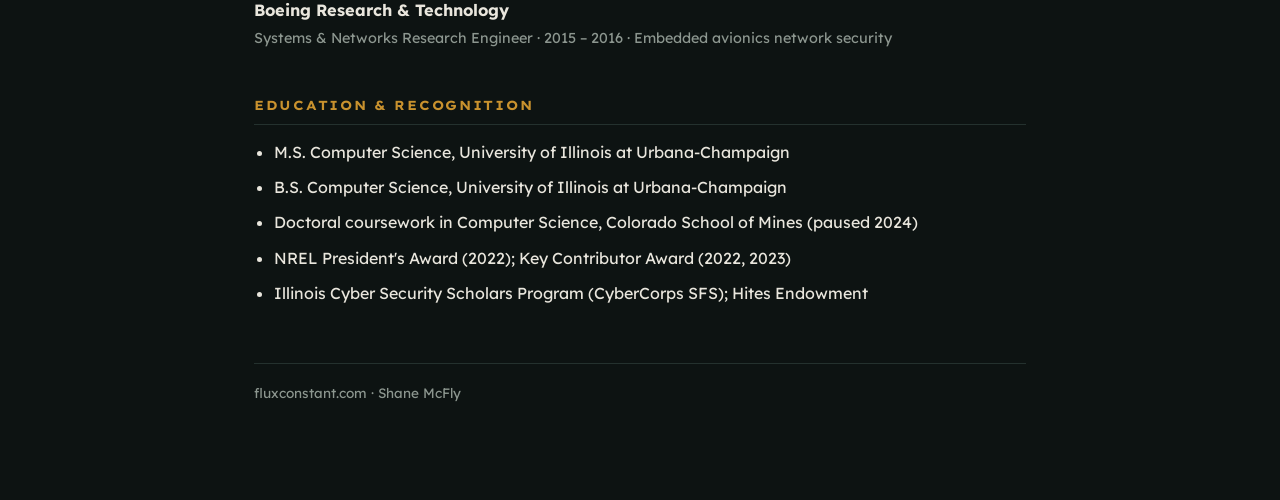
==== commit 767bf470: "Break role line so title wraps under founder line" ====
--- a/about.html
+++ b/about.html
@@ -61,7 +61,7 @@
 
 <header>
   <h1>Shane McFly</h1>
-  <p class="role">Founder, Flux Constant Labs &middot; Cybersecurity and Complex Systems Architect &amp; Principal Investigator</p>
+  <p class="role">Founder, Flux Constant Labs<br>Cybersecurity and Complex Systems Architect &amp; Principal Investigator</p>
   <p class="meta">Critical infrastructure &middot; Industrial control systems &middot; Cyber-physical systems security<br>
   Golden, Colorado &middot; <button class="email-reveal" id="email-reveal" onclick="revealEmail()">Show email</button></p>
 </header>
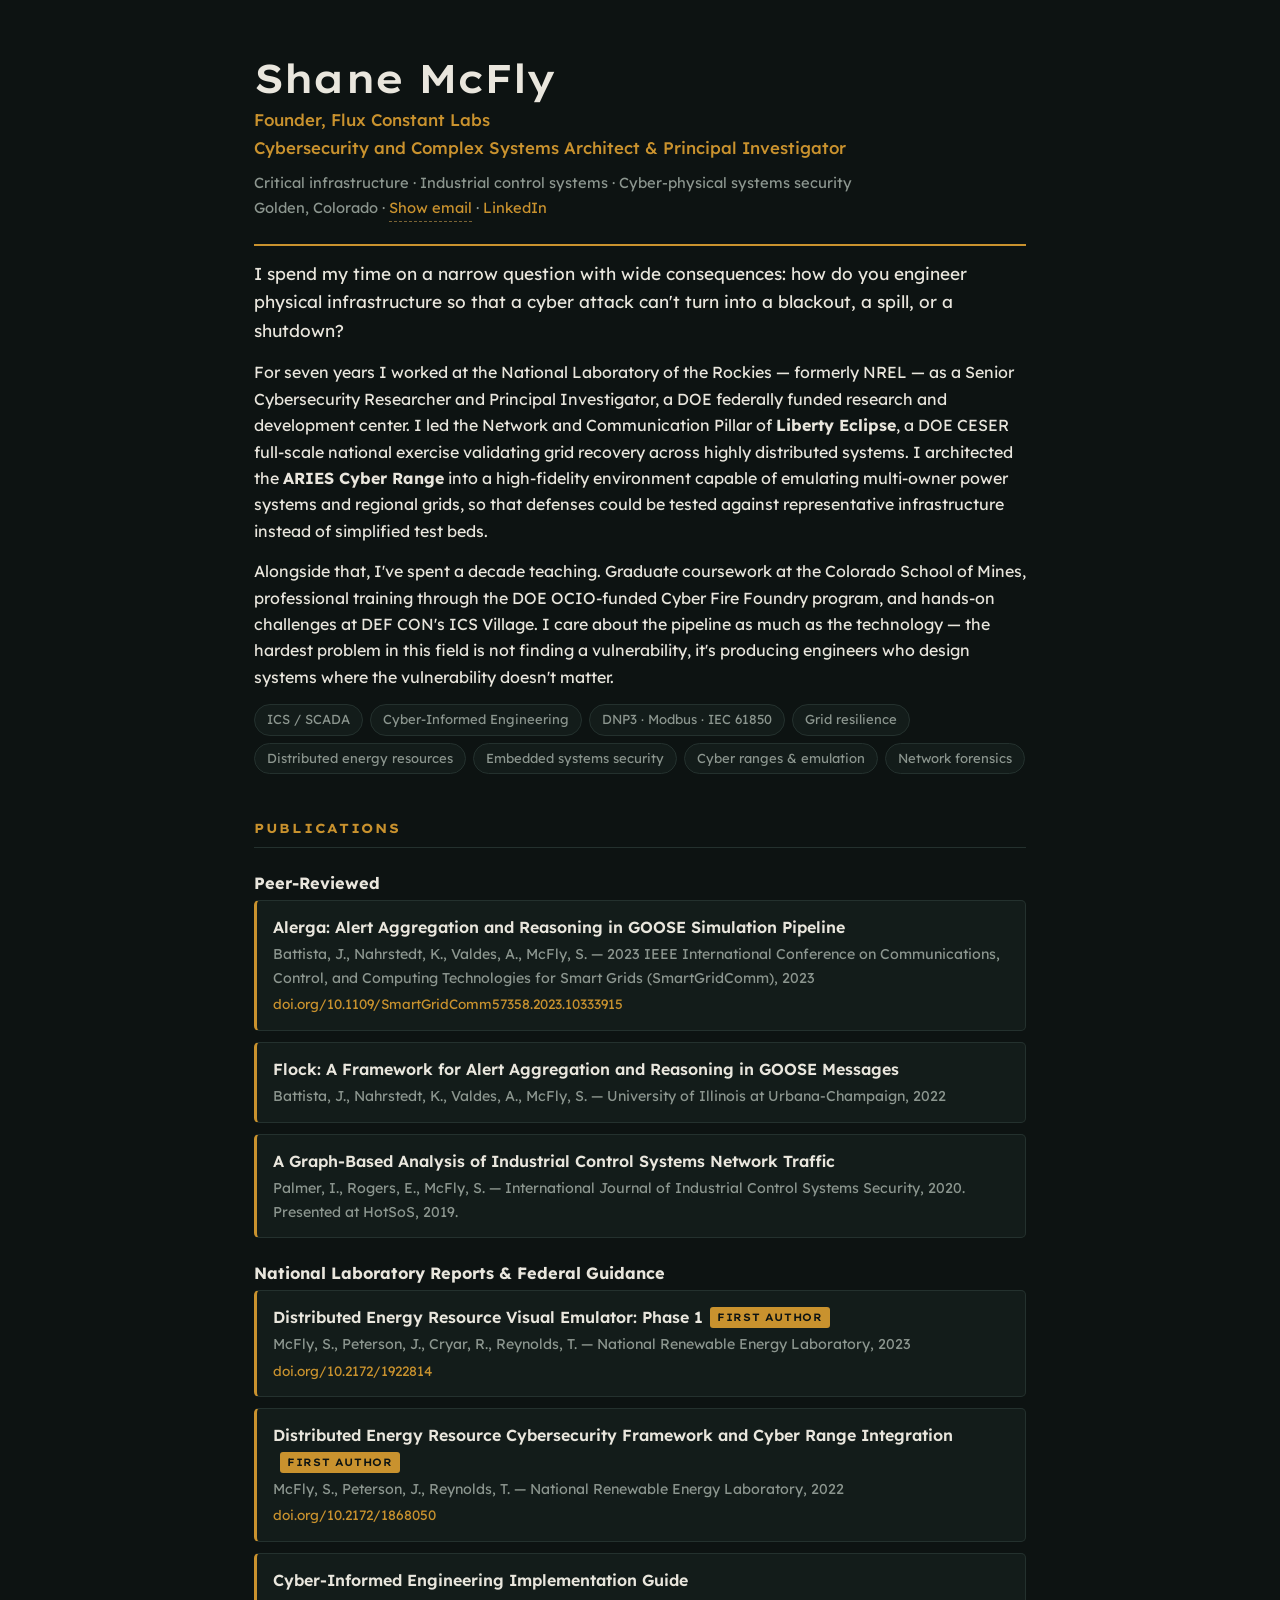
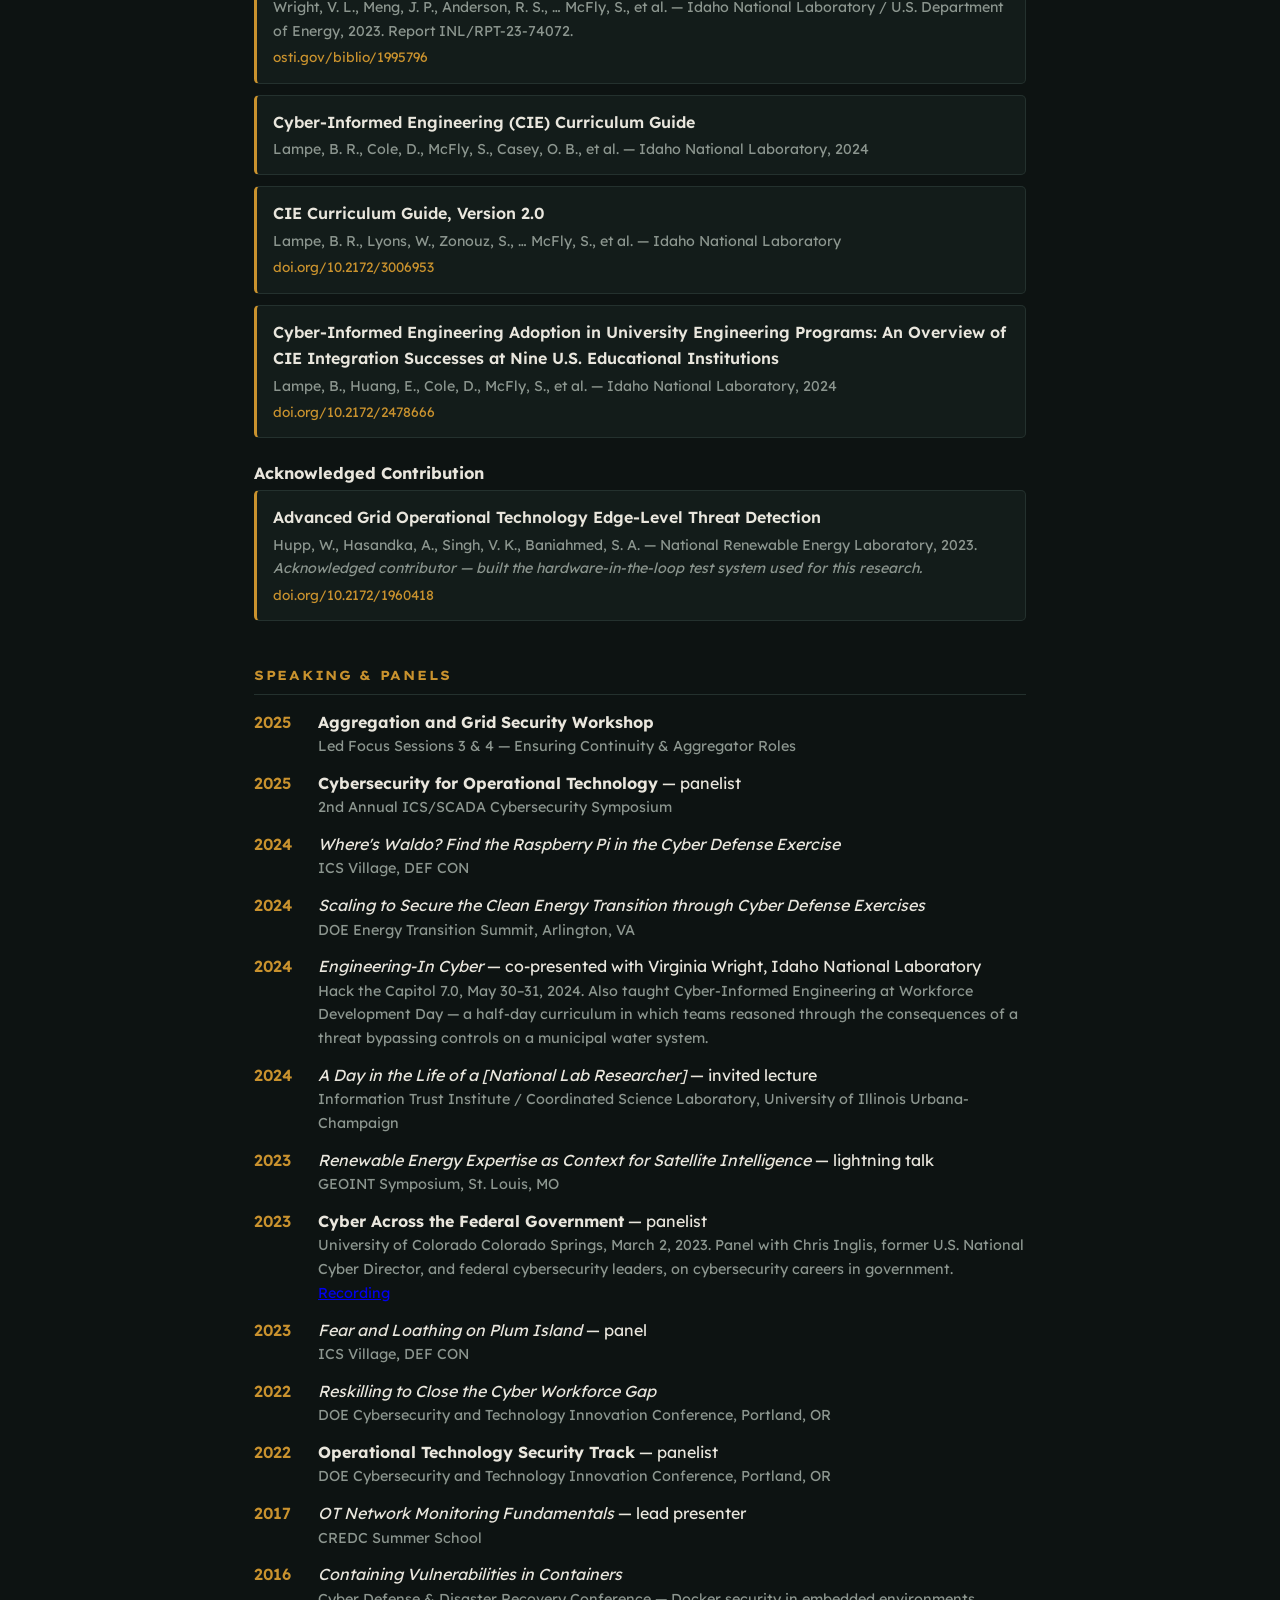
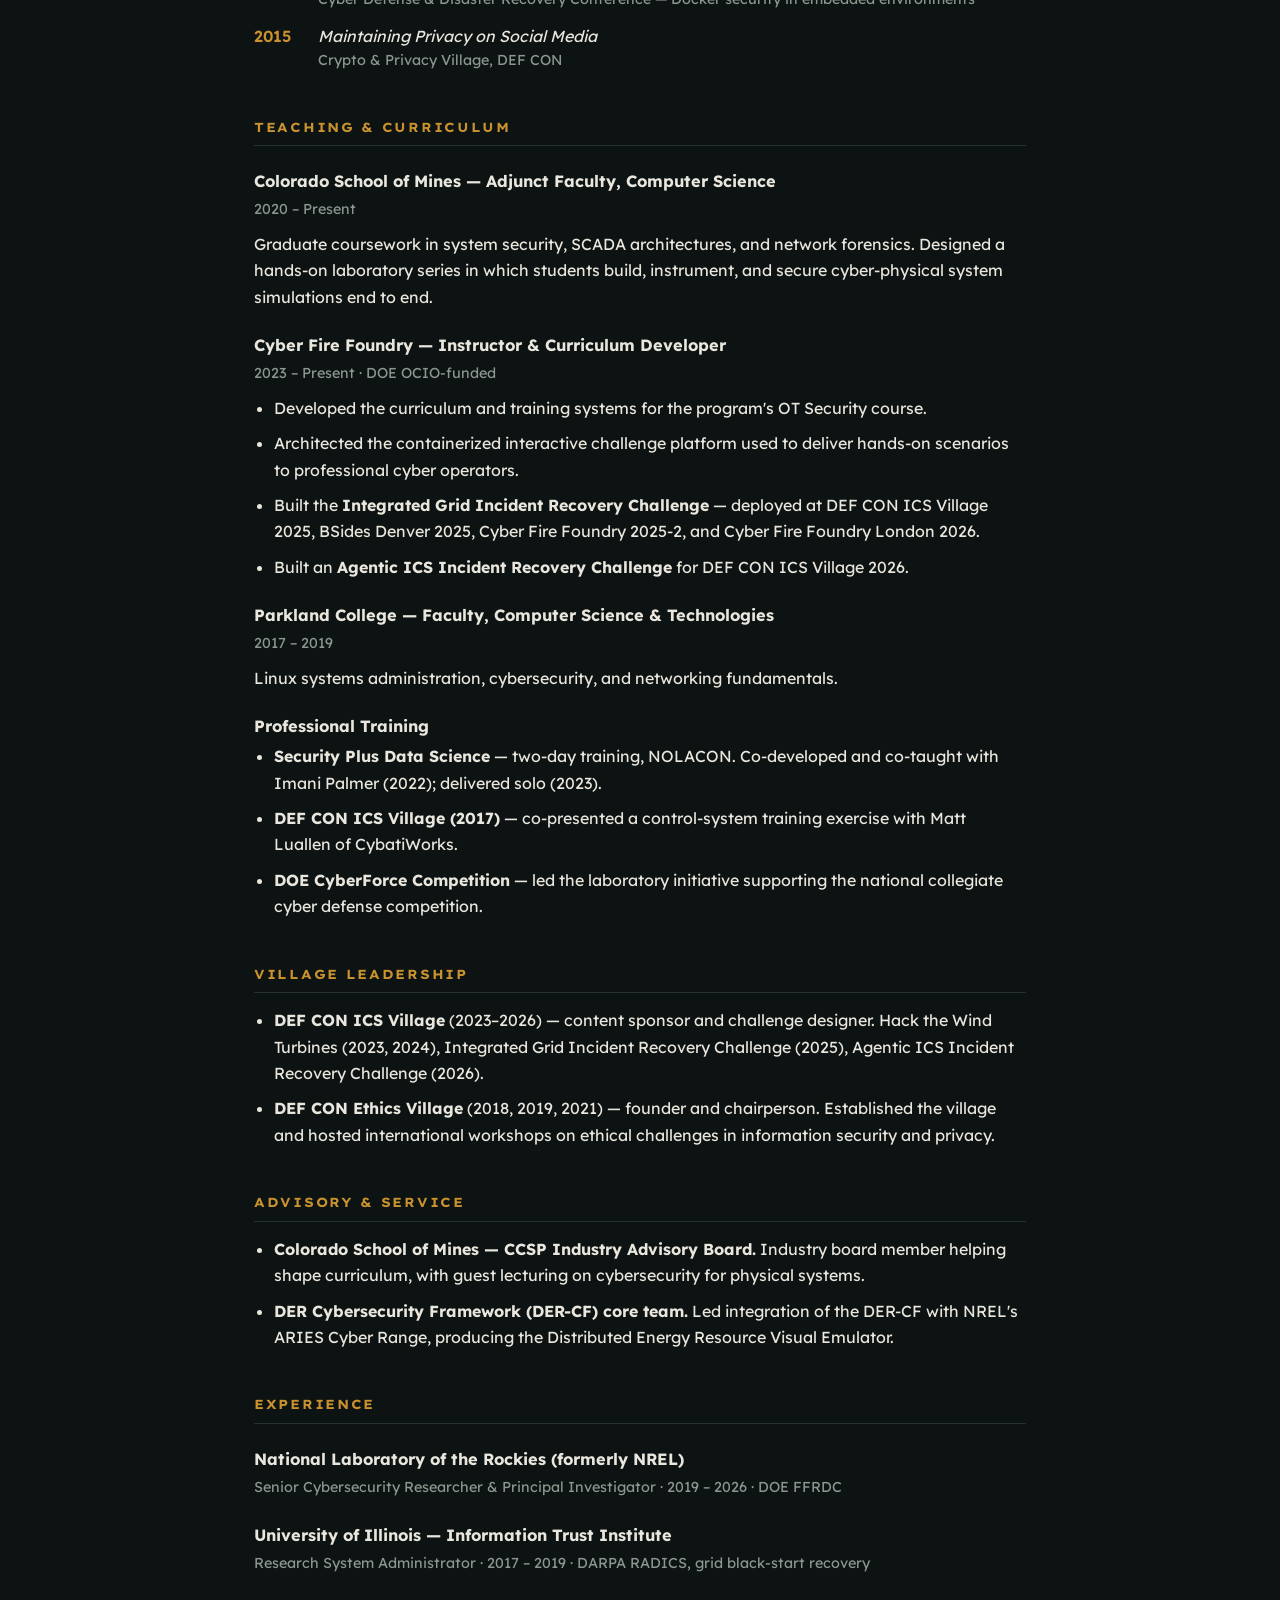
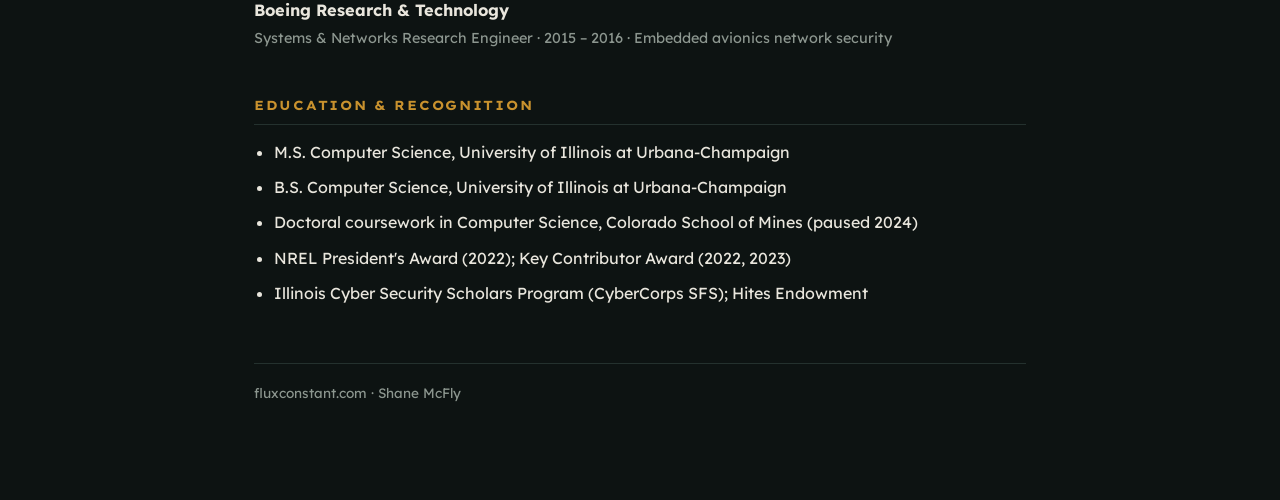
==== commit 642450a0: "Add LinkedIn link to About page" ====
--- a/about.html
+++ b/about.html
@@ -63,7 +63,8 @@
   <h1>Shane McFly</h1>
   <p class="role">Founder, Flux Constant Labs<br>Cybersecurity and Complex Systems Architect &amp; Principal Investigator</p>
   <p class="meta">Critical infrastructure &middot; Industrial control systems &middot; Cyber-physical systems security<br>
-  Golden, Colorado &middot; <button class="email-reveal" id="email-reveal" onclick="revealEmail()">Show email</button></p>
+  Golden, Colorado &middot; <button class="email-reveal" id="email-reveal" onclick="revealEmail()">Show email</button>
+  &middot; <a href="https://www.linkedin.com/in/shane-mcfly/" target="_blank" rel="noopener">LinkedIn</a></p>
 </header>
 
 <p class="lede">I spend my time on a narrow question with wide consequences: how do you engineer physical infrastructure so that a cyber attack can't turn into a blackout, a spill, or a shutdown?</p>
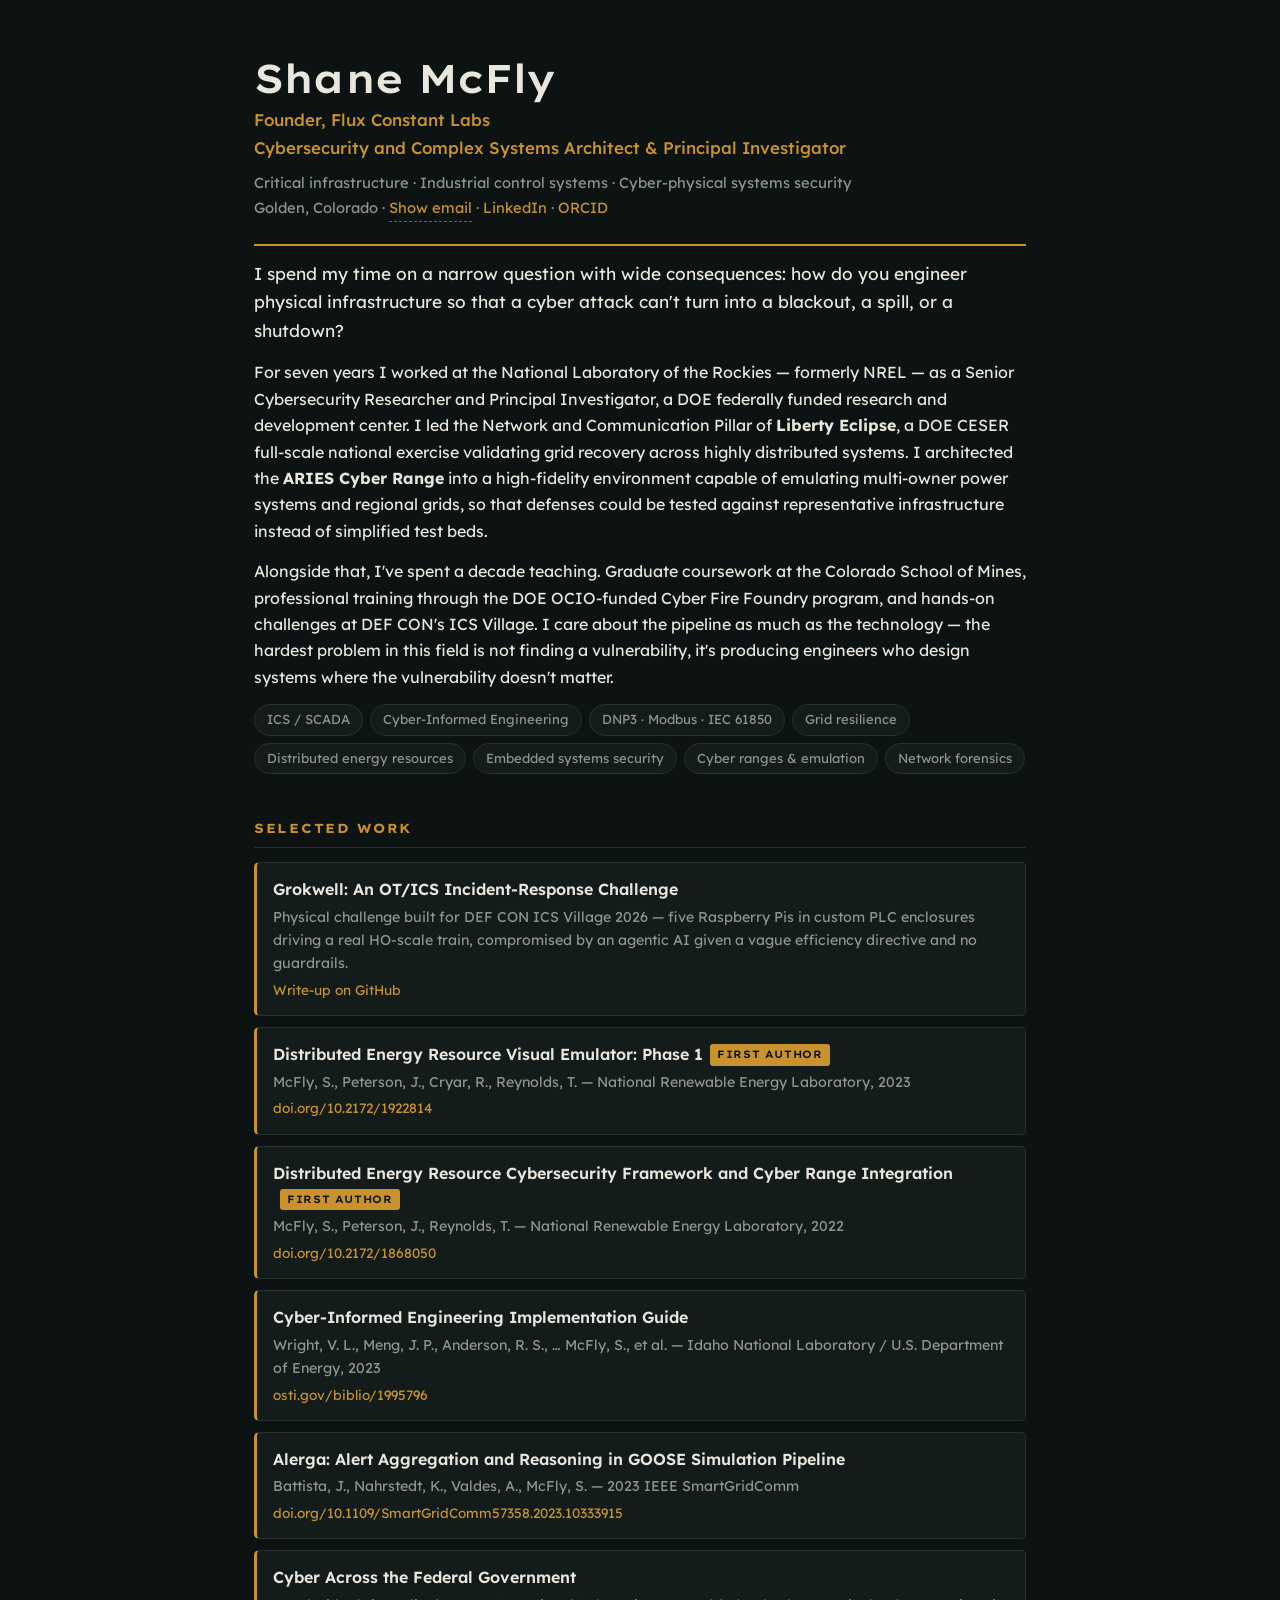
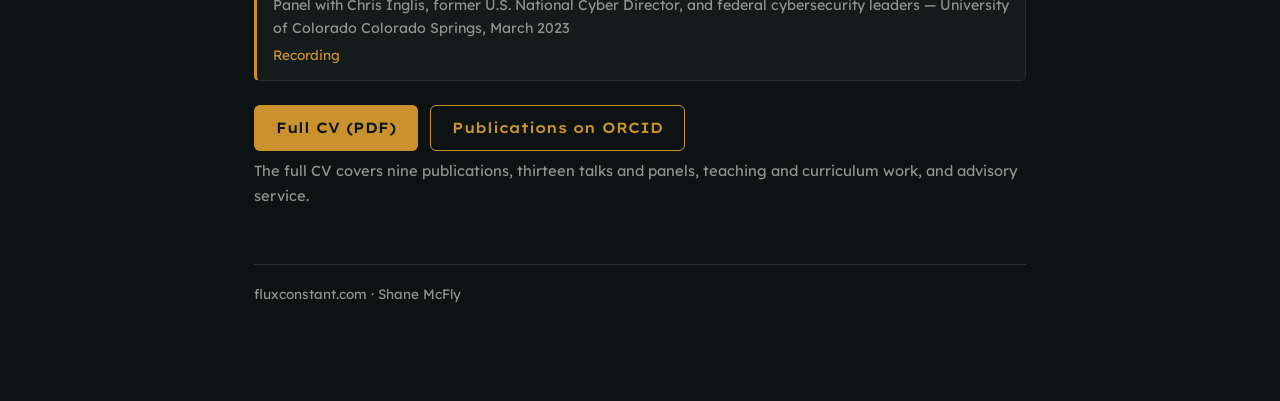
==== commit 810d192d: "Shorten About page to bio + selected work, link to full CV - Keep header/lede/bio paragraphs/tags as" ====
--- a/about.html
+++ b/about.html
@@ -64,7 +64,8 @@
   <p class="role">Founder, Flux Constant Labs<br>Cybersecurity and Complex Systems Architect &amp; Principal Investigator</p>
   <p class="meta">Critical infrastructure &middot; Industrial control systems &middot; Cyber-physical systems security<br>
   Golden, Colorado &middot; <button class="email-reveal" id="email-reveal" onclick="revealEmail()">Show email</button>
-  &middot; <a href="https://www.linkedin.com/in/shane-mcfly/" target="_blank" rel="noopener">LinkedIn</a></p>
+  &middot; <a href="https://www.linkedin.com/in/shane-mcfly/" target="_blank" rel="noopener">LinkedIn</a>
+  &middot; <a href="https://orcid.org/0009-0005-2605-7878" target="_blank" rel="noopener">ORCID</a></p>
 </header>
 
 <p class="lede">I spend my time on a narrow question with wide consequences: how do you engineer physical infrastructure so that a cyber attack can't turn into a blackout, a spill, or a shutdown?</p>
@@ -80,20 +81,12 @@
   <span class="tag">Cyber ranges &amp; emulation</span><span class="tag">Network forensics</span>
 </div>
 
-<h2>Publications</h2>
+<h2>Selected Work</h2>
 
-<h3>Peer-Reviewed</h3>
-<div class="pub"><span class="t">Alerga: Alert Aggregation and Reasoning in GOOSE Simulation Pipeline</span>
-<span class="a">Battista, J., Nahrstedt, K., Valdes, A., McFly, S. — 2023 IEEE International Conference on Communications, Control, and Computing Technologies for Smart Grids (SmartGridComm), 2023</span>
-<a href="https://doi.org/10.1109/SmartGridComm57358.2023.10333915">doi.org/10.1109/SmartGridComm57358.2023.10333915</a></div>
+<div class="pub"><span class="t">Grokwell: An OT/ICS Incident-Response Challenge</span>
+<span class="a">Physical challenge built for DEF CON ICS Village 2026 — five Raspberry Pis in custom PLC enclosures driving a real HO-scale train, compromised by an agentic AI given a vague efficiency directive and no guardrails.</span>
+<a href="https://github.com/irish-bug/grokwell-writeup/tree/master">Write-up on GitHub</a></div>
 
-<div class="pub"><span class="t">Flock: A Framework for Alert Aggregation and Reasoning in GOOSE Messages</span>
-<span class="a">Battista, J., Nahrstedt, K., Valdes, A., McFly, S. — University of Illinois at Urbana-Champaign, 2022</span></div>
-
-<div class="pub"><span class="t">A Graph-Based Analysis of Industrial Control Systems Network Traffic</span>
-<span class="a">Palmer, I., Rogers, E., McFly, S. — International Journal of Industrial Control Systems Security, 2020. Presented at HotSoS, 2019.</span></div>
-
-<h3>National Laboratory Reports &amp; Federal Guidance</h3>
 <div class="pub"><span class="t">Distributed Energy Resource Visual Emulator: Phase 1<span class="first">First author</span></span>
 <span class="a">McFly, S., Peterson, J., Cryar, R., Reynolds, T. — National Renewable Energy Laboratory, 2023</span>
 <a href="https://doi.org/10.2172/1922814">doi.org/10.2172/1922814</a></div>
@@ -103,137 +96,23 @@
 <a href="https://doi.org/10.2172/1868050">doi.org/10.2172/1868050</a></div>
 
 <div class="pub"><span class="t">Cyber-Informed Engineering Implementation Guide</span>
-<span class="a">Wright, V. L., Meng, J. P., Anderson, R. S., … McFly, S., et al. — Idaho National Laboratory / U.S. Department of Energy, 2023. Report INL/RPT-23-74072.</span>
+<span class="a">Wright, V. L., Meng, J. P., Anderson, R. S., … McFly, S., et al. — Idaho National Laboratory / U.S. Department of Energy, 2023</span>
 <a href="https://www.osti.gov/biblio/1995796">osti.gov/biblio/1995796</a></div>
 
-<div class="pub"><span class="t">Cyber-Informed Engineering (CIE) Curriculum Guide</span>
-<span class="a">Lampe, B. R., Cole, D., McFly, S., Casey, O. B., et al. — Idaho National Laboratory, 2024</span></div>
+<div class="pub"><span class="t">Alerga: Alert Aggregation and Reasoning in GOOSE Simulation Pipeline</span>
+<span class="a">Battista, J., Nahrstedt, K., Valdes, A., McFly, S. — 2023 IEEE SmartGridComm</span>
+<a href="https://doi.org/10.1109/SmartGridComm57358.2023.10333915">doi.org/10.1109/SmartGridComm57358.2023.10333915</a></div>
 
-<div class="pub"><span class="t">CIE Curriculum Guide, Version 2.0</span>
-<span class="a">Lampe, B. R., Lyons, W., Zonouz, S., … McFly, S., et al. — Idaho National Laboratory</span>
-<a href="https://doi.org/10.2172/3006953">doi.org/10.2172/3006953</a></div>
+<div class="pub"><span class="t">Cyber Across the Federal Government</span>
+<span class="a">Panel with Chris Inglis, former U.S. National Cyber Director, and federal cybersecurity leaders &mdash; University of Colorado Colorado Springs, March 2023</span>
+<a href="https://uccs1.hosted.panopto.com/Panopto/Pages/Viewer.aspx?id=977739c0-dce0-4121-bb9e-afbd016aaf9b">Recording</a></div>
 
-<div class="pub"><span class="t">Cyber-Informed Engineering Adoption in University Engineering Programs: An Overview of CIE Integration Successes at Nine U.S. Educational Institutions</span>
-<span class="a">Lampe, B., Huang, E., Cole, D., McFly, S., et al. — Idaho National Laboratory, 2024</span>
-<a href="https://doi.org/10.2172/2478666">doi.org/10.2172/2478666</a></div>
+<div class="cta" style="display:flex;flex-wrap:wrap;gap:12px;margin:24px 0 8px">
+  <a href="shane-mcfly-cv.pdf" style="display:inline-block;background:var(--accent);color:var(--bg);text-decoration:none;font-family:'Lexend Exa',sans-serif;font-weight:600;font-size:.92rem;padding:11px 22px;border-radius:6px">Full CV (PDF)</a>
+  <a href="https://orcid.org/0009-0005-2605-7878" style="display:inline-block;background:transparent;color:var(--accent);border:1px solid var(--accent);text-decoration:none;font-family:'Lexend Exa',sans-serif;font-weight:600;font-size:.92rem;padding:10px 21px;border-radius:6px">Publications on ORCID</a>
+</div>
 
-<h3>Acknowledged Contribution</h3>
-<div class="pub"><span class="t">Advanced Grid Operational Technology Edge-Level Threat Detection</span>
-<span class="a">Hupp, W., Hasandka, A., Singh, V. K., Baniahmed, S. A. — National Renewable Energy Laboratory, 2023. <em>Acknowledged contributor — built the hardware-in-the-loop test system used for this research.</em></span>
-<a href="https://doi.org/10.2172/1960418">doi.org/10.2172/1960418</a></div>
-
-<h2>Speaking &amp; Panels</h2>
-
-<div class="talk"><span class="yr">2025</span><div class="body">
-  <strong>Aggregation and Grid Security Workshop</strong>
-  <span class="v">Led Focus Sessions 3 &amp; 4 — Ensuring Continuity &amp; Aggregator Roles</span></div></div>
-
-<div class="talk"><span class="yr">2025</span><div class="body">
-  <strong>Cybersecurity for Operational Technology</strong> — panelist
-  <span class="v">2nd Annual ICS/SCADA Cybersecurity Symposium</span></div></div>
-
-<div class="talk"><span class="yr">2024</span><div class="body">
-  <em>Where's Waldo? Find the Raspberry Pi in the Cyber Defense Exercise</em>
-  <span class="v">ICS Village, DEF CON</span></div></div>
-
-<div class="talk"><span class="yr">2024</span><div class="body">
-  <em>Scaling to Secure the Clean Energy Transition through Cyber Defense Exercises</em>
-  <span class="v">DOE Energy Transition Summit, Arlington, VA</span></div></div>
-
-<div class="talk"><span class="yr">2024</span><div class="body">
-  <em>Engineering-In Cyber</em> — co-presented with Virginia Wright, Idaho National Laboratory
-  <span class="v">Hack the Capitol 7.0, May 30–31, 2024. Also taught Cyber-Informed Engineering at Workforce Development Day — a half-day curriculum in which teams reasoned through the consequences of a threat bypassing controls on a municipal water system.</span></div></div>
-
-<div class="talk"><span class="yr">2024</span><div class="body">
-  <em>A Day in the Life of a [National Lab Researcher]</em> — invited lecture
-  <span class="v">Information Trust Institute / Coordinated Science Laboratory, University of Illinois Urbana-Champaign</span></div></div>
-
-<div class="talk"><span class="yr">2023</span><div class="body">
-  <em>Renewable Energy Expertise as Context for Satellite Intelligence</em> — lightning talk
-  <span class="v">GEOINT Symposium, St. Louis, MO</span></div></div>
-
-<div class="talk"><span class="yr">2023</span><div class="body">
-  <strong>Cyber Across the Federal Government</strong> — panelist
-  <span class="v">University of Colorado Colorado Springs, March 2, 2023. Panel with Chris Inglis, former U.S. National Cyber Director, and federal cybersecurity leaders, on cybersecurity careers in government. <a href="https://uccs1.hosted.panopto.com/Panopto/Pages/Viewer.aspx?id=977739c0-dce0-4121-bb9e-afbd016aaf9b">Recording</a></span></div></div>
-
-<div class="talk"><span class="yr">2023</span><div class="body">
-  <em>Fear and Loathing on Plum Island</em> — panel
-  <span class="v">ICS Village, DEF CON</span></div></div>
-
-<div class="talk"><span class="yr">2022</span><div class="body">
-  <em>Reskilling to Close the Cyber Workforce Gap</em>
-  <span class="v">DOE Cybersecurity and Technology Innovation Conference, Portland, OR</span></div></div>
-
-<div class="talk"><span class="yr">2022</span><div class="body">
-  <strong>Operational Technology Security Track</strong> — panelist
-  <span class="v">DOE Cybersecurity and Technology Innovation Conference, Portland, OR</span></div></div>
-
-<div class="talk"><span class="yr">2017</span><div class="body">
-  <em>OT Network Monitoring Fundamentals</em> — lead presenter
-  <span class="v">CREDC Summer School</span></div></div>
-
-<div class="talk"><span class="yr">2016</span><div class="body">
-  <em>Containing Vulnerabilities in Containers</em>
-  <span class="v">Cyber Defense &amp; Disaster Recovery Conference — Docker security in embedded environments</span></div></div>
-
-<div class="talk"><span class="yr">2015</span><div class="body">
-  <em>Maintaining Privacy on Social Media</em>
-  <span class="v">Crypto &amp; Privacy Village, DEF CON</span></div></div>
-
-<h2>Teaching &amp; Curriculum</h2>
-
-<h3>Colorado School of Mines — Adjunct Faculty, Computer Science</h3>
-<p class="sub">2020 – Present</p>
-<p>Graduate coursework in system security, SCADA architectures, and network forensics. Designed a hands-on laboratory series in which students build, instrument, and secure cyber-physical system simulations end to end.</p>
-
-<h3>Cyber Fire Foundry — Instructor &amp; Curriculum Developer</h3>
-<p class="sub">2023 – Present &middot; DOE OCIO-funded</p>
-<ul>
-  <li>Developed the curriculum and training systems for the program's OT Security course.</li>
-  <li>Architected the containerized interactive challenge platform used to deliver hands-on scenarios to professional cyber operators.</li>
-  <li>Built the <strong>Integrated Grid Incident Recovery Challenge</strong> — deployed at DEF CON ICS Village 2025, BSides Denver 2025, Cyber Fire Foundry 2025-2, and Cyber Fire Foundry London 2026.</li>
-  <li>Built an <strong>Agentic ICS Incident Recovery Challenge</strong> for DEF CON ICS Village 2026.</li>
-</ul>
-
-<h3>Parkland College — Faculty, Computer Science &amp; Technologies</h3>
-<p class="sub">2017 – 2019</p>
-<p>Linux systems administration, cybersecurity, and networking fundamentals.</p>
-
-<h3>Professional Training</h3>
-<ul>
-  <li><strong>Security Plus Data Science</strong> — two-day training, NOLACON. Co-developed and co-taught with Imani Palmer (2022); delivered solo (2023).</li>
-  <li><strong>DEF CON ICS Village (2017)</strong> — co-presented a control-system training exercise with Matt Luallen of CybatiWorks.</li>
-  <li><strong>DOE CyberForce Competition</strong> — led the laboratory initiative supporting the national collegiate cyber defense competition.</li>
-</ul>
-
-<h2>Village Leadership</h2>
-<ul>
-  <li><strong>DEF CON ICS Village</strong> (2023–2026) — content sponsor and challenge designer. Hack the Wind Turbines (2023, 2024), Integrated Grid Incident Recovery Challenge (2025), Agentic ICS Incident Recovery Challenge (2026).</li>
-  <li><strong>DEF CON Ethics Village</strong> (2018, 2019, 2021) — founder and chairperson. Established the village and hosted international workshops on ethical challenges in information security and privacy.</li>
-</ul>
-
-<h2>Advisory &amp; Service</h2>
-<ul>
-  <li><strong>Colorado School of Mines — CCSP Industry Advisory Board.</strong> Industry board member helping shape curriculum, with guest lecturing on cybersecurity for physical systems.</li>
-  <li><strong>DER Cybersecurity Framework (DER-CF) core team.</strong> Led integration of the DER-CF with NREL's ARIES Cyber Range, producing the Distributed Energy Resource Visual Emulator.</li>
-</ul>
-
-<h2>Experience</h2>
-<h3>National Laboratory of the Rockies (formerly NREL)</h3>
-<p class="sub">Senior Cybersecurity Researcher &amp; Principal Investigator &middot; 2019 – 2026 &middot; DOE FFRDC</p>
-<h3>University of Illinois — Information Trust Institute</h3>
-<p class="sub">Research System Administrator &middot; 2017 – 2019 &middot; DARPA RADICS, grid black-start recovery</p>
-<h3>Boeing Research &amp; Technology</h3>
-<p class="sub">Systems &amp; Networks Research Engineer &middot; 2015 – 2016 &middot; Embedded avionics network security</p>
-
-<h2>Education &amp; Recognition</h2>
-<ul>
-  <li>M.S. Computer Science, University of Illinois at Urbana-Champaign</li>
-  <li>B.S. Computer Science, University of Illinois at Urbana-Champaign</li>
-  <li>Doctoral coursework in Computer Science, Colorado School of Mines (paused 2024)</li>
-  <li>NREL President's Award (2022); Key Contributor Award (2022, 2023)</li>
-  <li>Illinois Cyber Security Scholars Program (CyberCorps SFS); Hites Endowment</li>
-</ul>
+<p class="meta" style="margin-top:6px">The full CV covers nine publications, thirteen talks and panels, teaching and curriculum work, and advisory service.</p>
 
 <footer>fluxconstant.com &middot; Shane McFly</footer>
 </div>
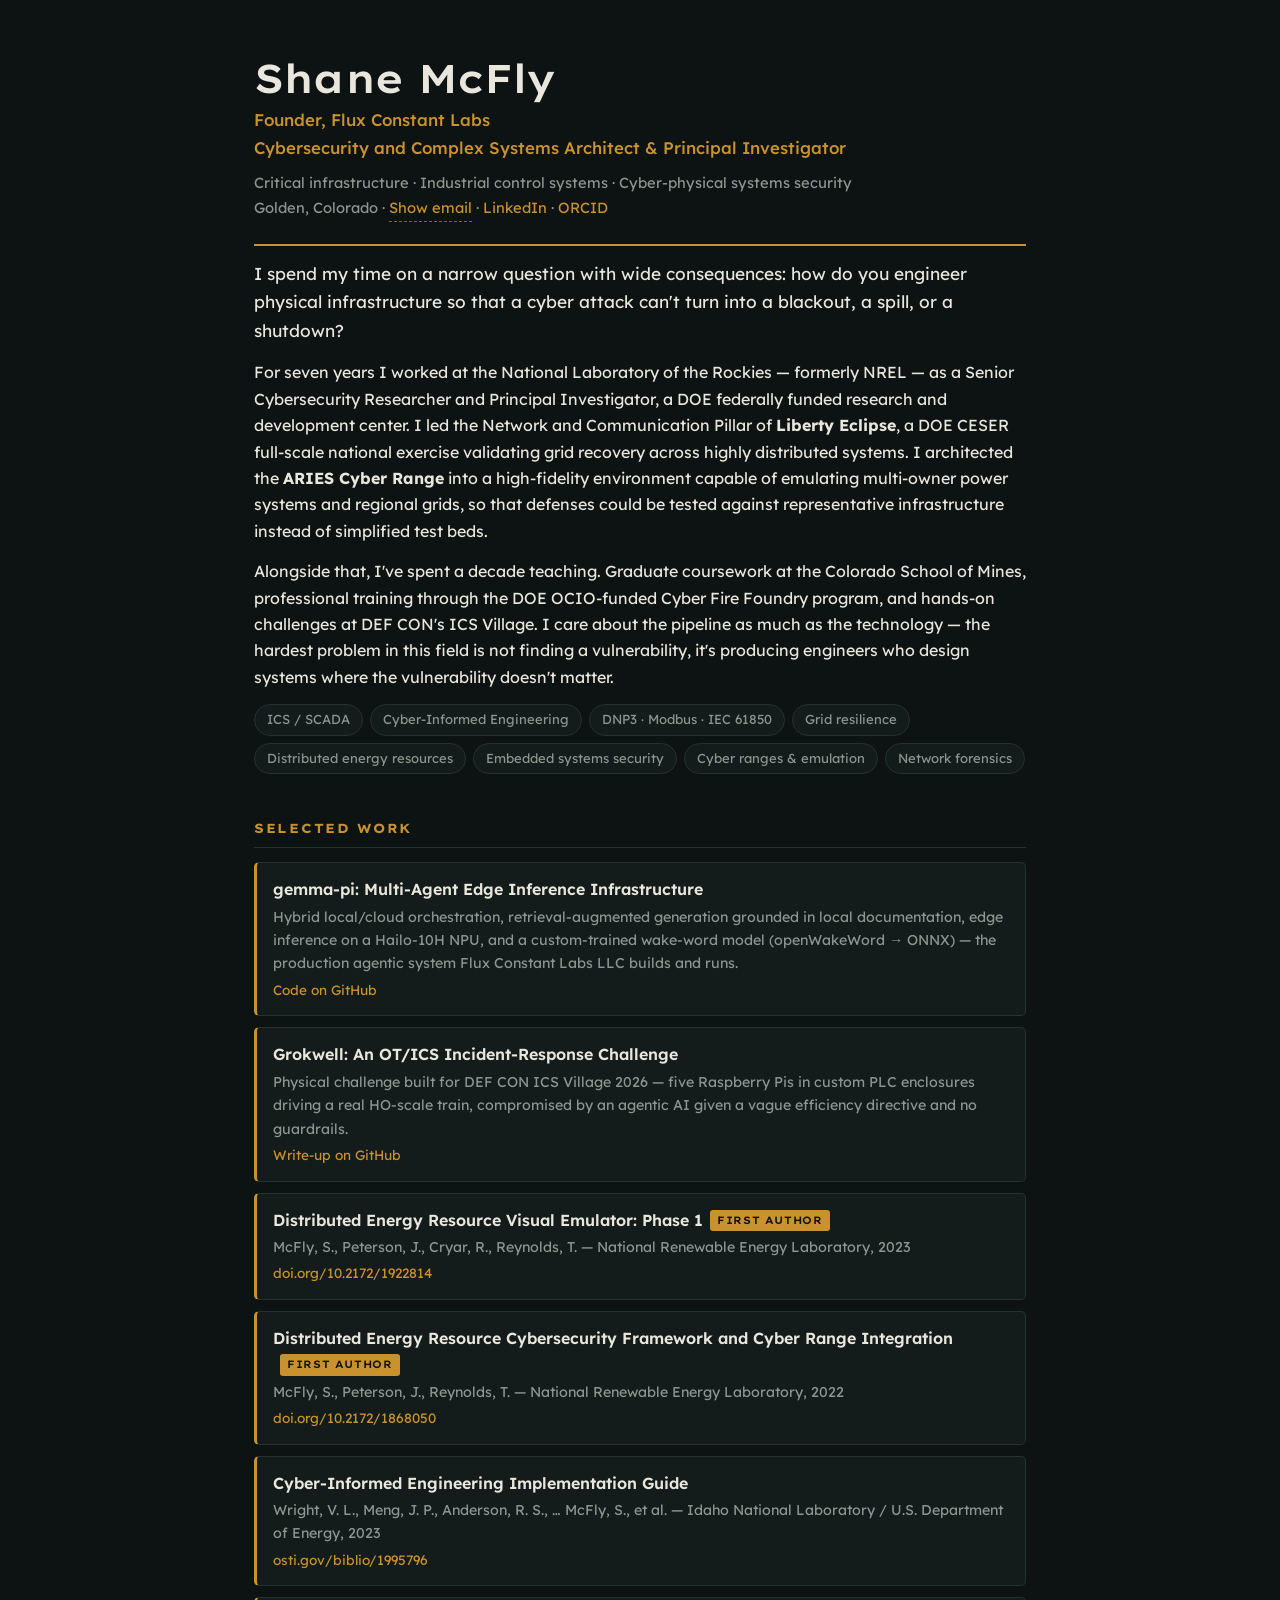
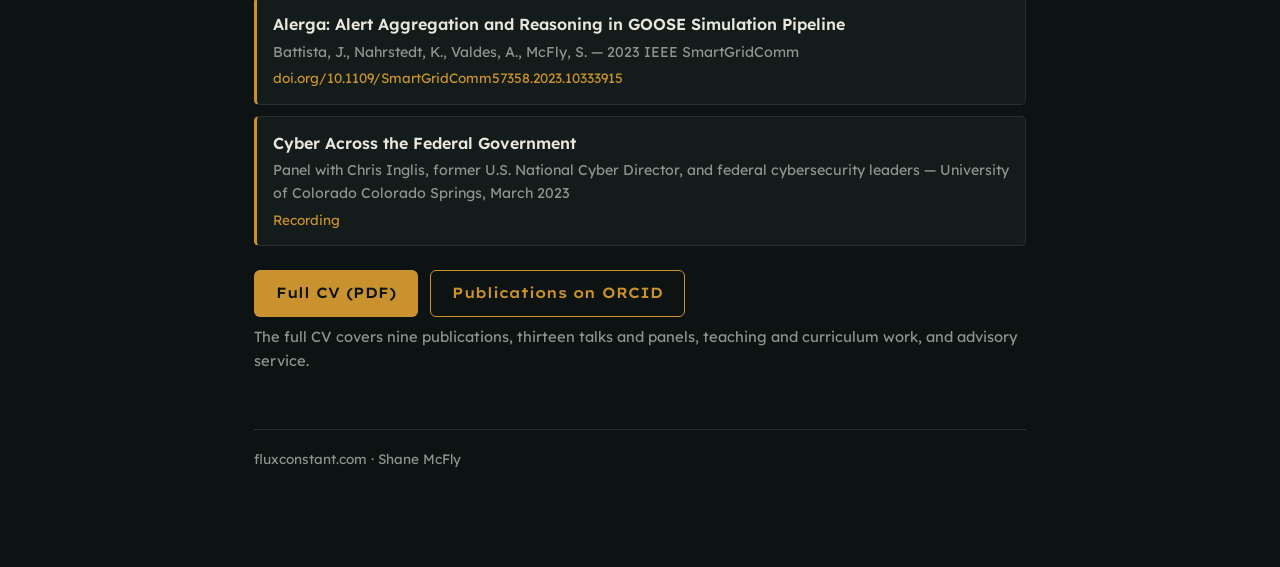
==== commit 9232c0be: "Add gemma-pi to Selected Work" ====
--- a/about.html
+++ b/about.html
@@ -83,6 +83,10 @@
 
 <h2>Selected Work</h2>
 
+<div class="pub"><span class="t">gemma-pi: Multi-Agent Edge Inference Infrastructure</span>
+<span class="a">Hybrid local/cloud orchestration, retrieval-augmented generation grounded in local documentation, edge inference on a Hailo-10H NPU, and a custom-trained wake-word model (openWakeWord &rarr; ONNX) &mdash; the production agentic system Flux Constant Labs LLC builds and runs.</span>
+<a href="https://github.com/irish-bug/gemma-pi-public">Code on GitHub</a></div>
+
 <div class="pub"><span class="t">Grokwell: An OT/ICS Incident-Response Challenge</span>
 <span class="a">Physical challenge built for DEF CON ICS Village 2026 — five Raspberry Pis in custom PLC enclosures driving a real HO-scale train, compromised by an agentic AI given a vague efficiency directive and no guardrails.</span>
 <a href="https://github.com/irish-bug/grokwell-writeup/tree/master">Write-up on GitHub</a></div>
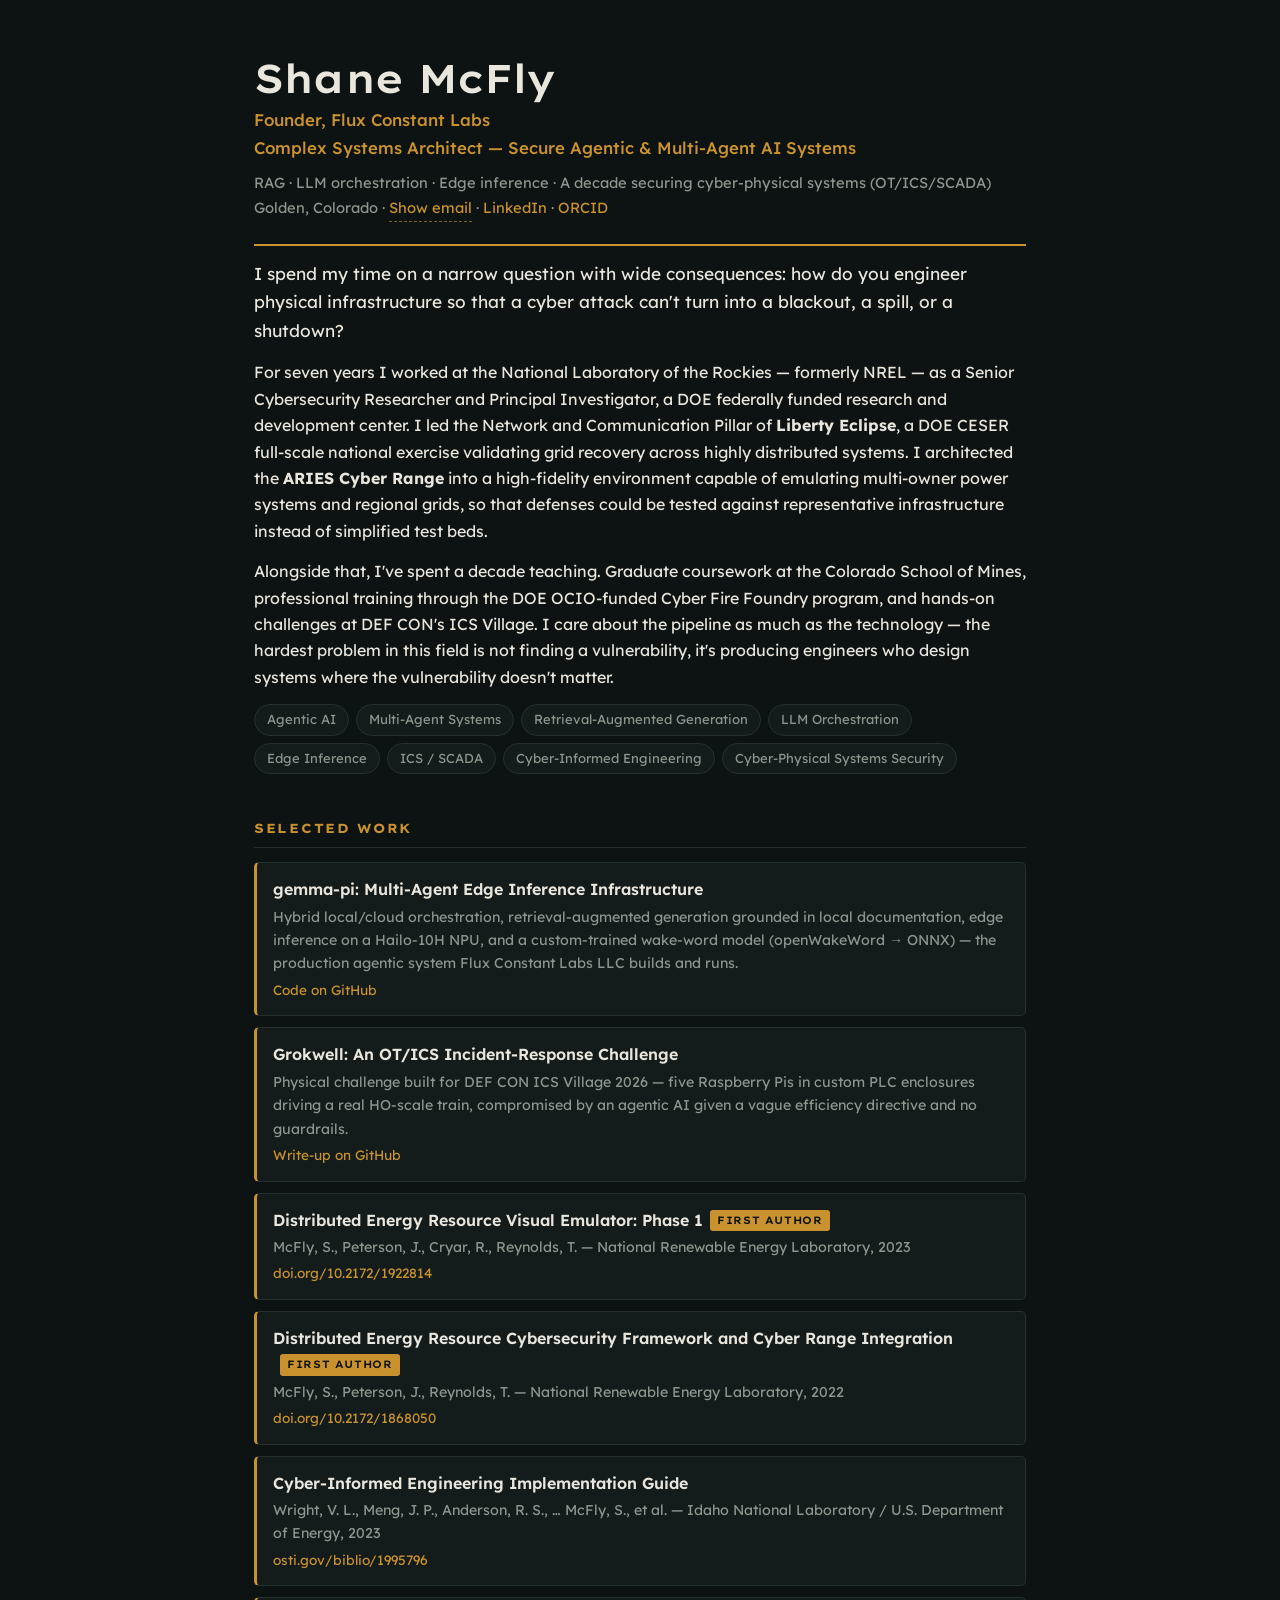
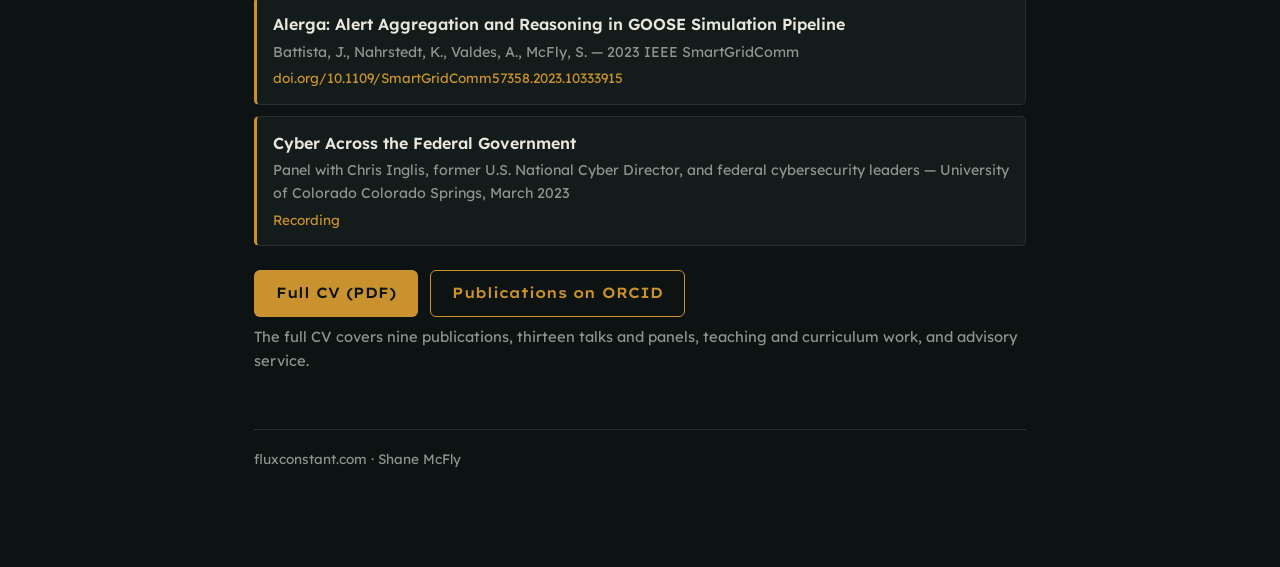
==== commit 48dd47df: "Add gemma-pi, open external links in new tabs, update role line and tags for agentic focus" ====
--- a/about.html
+++ b/about.html
@@ -61,8 +61,8 @@
 
 <header>
   <h1>Shane McFly</h1>
-  <p class="role">Founder, Flux Constant Labs<br>Cybersecurity and Complex Systems Architect &amp; Principal Investigator</p>
-  <p class="meta">Critical infrastructure &middot; Industrial control systems &middot; Cyber-physical systems security<br>
+  <p class="role">Founder, Flux Constant Labs<br>Complex Systems Architect &mdash; Secure Agentic &amp; Multi-Agent AI Systems</p>
+  <p class="meta">RAG &middot; LLM orchestration &middot; Edge inference &middot; A decade securing cyber-physical systems (OT/ICS/SCADA)<br>
   Golden, Colorado &middot; <button class="email-reveal" id="email-reveal" onclick="revealEmail()">Show email</button>
   &middot; <a href="https://www.linkedin.com/in/shane-mcfly/" target="_blank" rel="noopener">LinkedIn</a>
   &middot; <a href="https://orcid.org/0009-0005-2605-7878" target="_blank" rel="noopener">ORCID</a></p>
@@ -75,45 +75,45 @@
 <p>Alongside that, I've spent a decade teaching. Graduate coursework at the Colorado School of Mines, professional training through the DOE OCIO-funded Cyber Fire Foundry program, and hands-on challenges at DEF CON's ICS Village. I care about the pipeline as much as the technology — the hardest problem in this field is not finding a vulnerability, it's producing engineers who design systems where the vulnerability doesn't matter.</p>
 
 <div class="tags">
-  <span class="tag">ICS / SCADA</span><span class="tag">Cyber-Informed Engineering</span>
-  <span class="tag">DNP3 &middot; Modbus &middot; IEC 61850</span><span class="tag">Grid resilience</span>
-  <span class="tag">Distributed energy resources</span><span class="tag">Embedded systems security</span>
-  <span class="tag">Cyber ranges &amp; emulation</span><span class="tag">Network forensics</span>
+  <span class="tag">Agentic AI</span><span class="tag">Multi-Agent Systems</span>
+  <span class="tag">Retrieval-Augmented Generation</span><span class="tag">LLM Orchestration</span>
+  <span class="tag">Edge Inference</span><span class="tag">ICS / SCADA</span>
+  <span class="tag">Cyber-Informed Engineering</span><span class="tag">Cyber-Physical Systems Security</span>
 </div>
 
 <h2>Selected Work</h2>
 
 <div class="pub"><span class="t">gemma-pi: Multi-Agent Edge Inference Infrastructure</span>
 <span class="a">Hybrid local/cloud orchestration, retrieval-augmented generation grounded in local documentation, edge inference on a Hailo-10H NPU, and a custom-trained wake-word model (openWakeWord &rarr; ONNX) &mdash; the production agentic system Flux Constant Labs LLC builds and runs.</span>
-<a href="https://github.com/irish-bug/gemma-pi-public">Code on GitHub</a></div>
+<a href="https://github.com/irish-bug/gemma-pi-public" target="_blank" rel="noopener">Code on GitHub</a></div>
 
 <div class="pub"><span class="t">Grokwell: An OT/ICS Incident-Response Challenge</span>
 <span class="a">Physical challenge built for DEF CON ICS Village 2026 — five Raspberry Pis in custom PLC enclosures driving a real HO-scale train, compromised by an agentic AI given a vague efficiency directive and no guardrails.</span>
-<a href="https://github.com/irish-bug/grokwell-writeup/tree/master">Write-up on GitHub</a></div>
+<a href="https://github.com/irish-bug/grokwell-writeup/tree/master" target="_blank" rel="noopener">Write-up on GitHub</a></div>
 
 <div class="pub"><span class="t">Distributed Energy Resource Visual Emulator: Phase 1<span class="first">First author</span></span>
 <span class="a">McFly, S., Peterson, J., Cryar, R., Reynolds, T. — National Renewable Energy Laboratory, 2023</span>
-<a href="https://doi.org/10.2172/1922814">doi.org/10.2172/1922814</a></div>
+<a href="https://doi.org/10.2172/1922814" target="_blank" rel="noopener">doi.org/10.2172/1922814</a></div>
 
 <div class="pub"><span class="t">Distributed Energy Resource Cybersecurity Framework and Cyber Range Integration<span class="first">First author</span></span>
 <span class="a">McFly, S., Peterson, J., Reynolds, T. — National Renewable Energy Laboratory, 2022</span>
-<a href="https://doi.org/10.2172/1868050">doi.org/10.2172/1868050</a></div>
+<a href="https://doi.org/10.2172/1868050" target="_blank" rel="noopener">doi.org/10.2172/1868050</a></div>
 
 <div class="pub"><span class="t">Cyber-Informed Engineering Implementation Guide</span>
 <span class="a">Wright, V. L., Meng, J. P., Anderson, R. S., … McFly, S., et al. — Idaho National Laboratory / U.S. Department of Energy, 2023</span>
-<a href="https://www.osti.gov/biblio/1995796">osti.gov/biblio/1995796</a></div>
+<a href="https://www.osti.gov/biblio/1995796" target="_blank" rel="noopener">osti.gov/biblio/1995796</a></div>
 
 <div class="pub"><span class="t">Alerga: Alert Aggregation and Reasoning in GOOSE Simulation Pipeline</span>
 <span class="a">Battista, J., Nahrstedt, K., Valdes, A., McFly, S. — 2023 IEEE SmartGridComm</span>
-<a href="https://doi.org/10.1109/SmartGridComm57358.2023.10333915">doi.org/10.1109/SmartGridComm57358.2023.10333915</a></div>
+<a href="https://doi.org/10.1109/SmartGridComm57358.2023.10333915" target="_blank" rel="noopener">doi.org/10.1109/SmartGridComm57358.2023.10333915</a></div>
 
 <div class="pub"><span class="t">Cyber Across the Federal Government</span>
 <span class="a">Panel with Chris Inglis, former U.S. National Cyber Director, and federal cybersecurity leaders &mdash; University of Colorado Colorado Springs, March 2023</span>
-<a href="https://uccs1.hosted.panopto.com/Panopto/Pages/Viewer.aspx?id=977739c0-dce0-4121-bb9e-afbd016aaf9b">Recording</a></div>
+<a href="https://uccs1.hosted.panopto.com/Panopto/Pages/Viewer.aspx?id=977739c0-dce0-4121-bb9e-afbd016aaf9b" target="_blank" rel="noopener">Recording</a></div>
 
 <div class="cta" style="display:flex;flex-wrap:wrap;gap:12px;margin:24px 0 8px">
-  <a href="shane-mcfly-cv.pdf" style="display:inline-block;background:var(--accent);color:var(--bg);text-decoration:none;font-family:'Lexend Exa',sans-serif;font-weight:600;font-size:.92rem;padding:11px 22px;border-radius:6px">Full CV (PDF)</a>
-  <a href="https://orcid.org/0009-0005-2605-7878" style="display:inline-block;background:transparent;color:var(--accent);border:1px solid var(--accent);text-decoration:none;font-family:'Lexend Exa',sans-serif;font-weight:600;font-size:.92rem;padding:10px 21px;border-radius:6px">Publications on ORCID</a>
+  <a href="shane-mcfly-cv.pdf" target="_blank" rel="noopener" style="display:inline-block;background:var(--accent);color:var(--bg);text-decoration:none;font-family:'Lexend Exa',sans-serif;font-weight:600;font-size:.92rem;padding:11px 22px;border-radius:6px">Full CV (PDF)</a>
+  <a href="https://orcid.org/0009-0005-2605-7878" target="_blank" rel="noopener" style="display:inline-block;background:transparent;color:var(--accent);border:1px solid var(--accent);text-decoration:none;font-family:'Lexend Exa',sans-serif;font-weight:600;font-size:.92rem;padding:10px 21px;border-radius:6px">Publications on ORCID</a>
 </div>
 
 <p class="meta" style="margin-top:6px">The full CV covers nine publications, thirteen talks and panels, teaching and curriculum work, and advisory service.</p>
